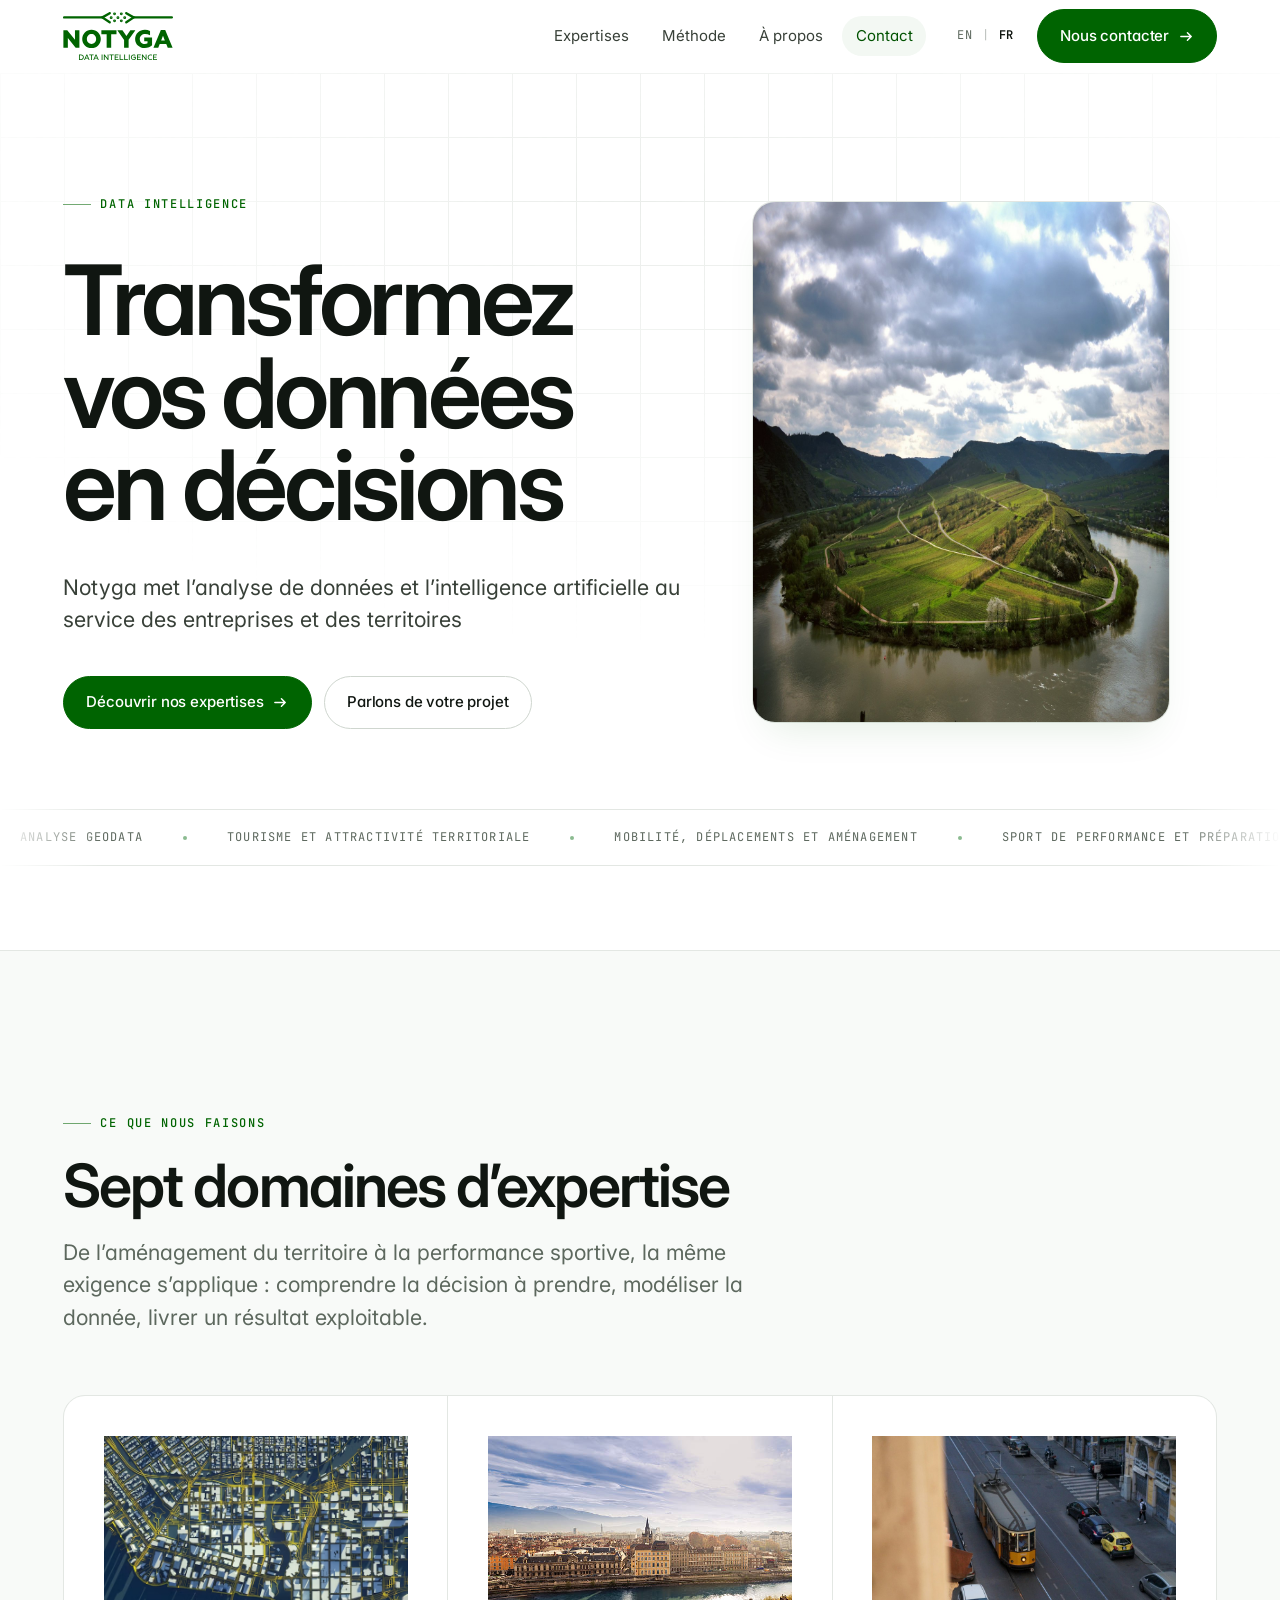
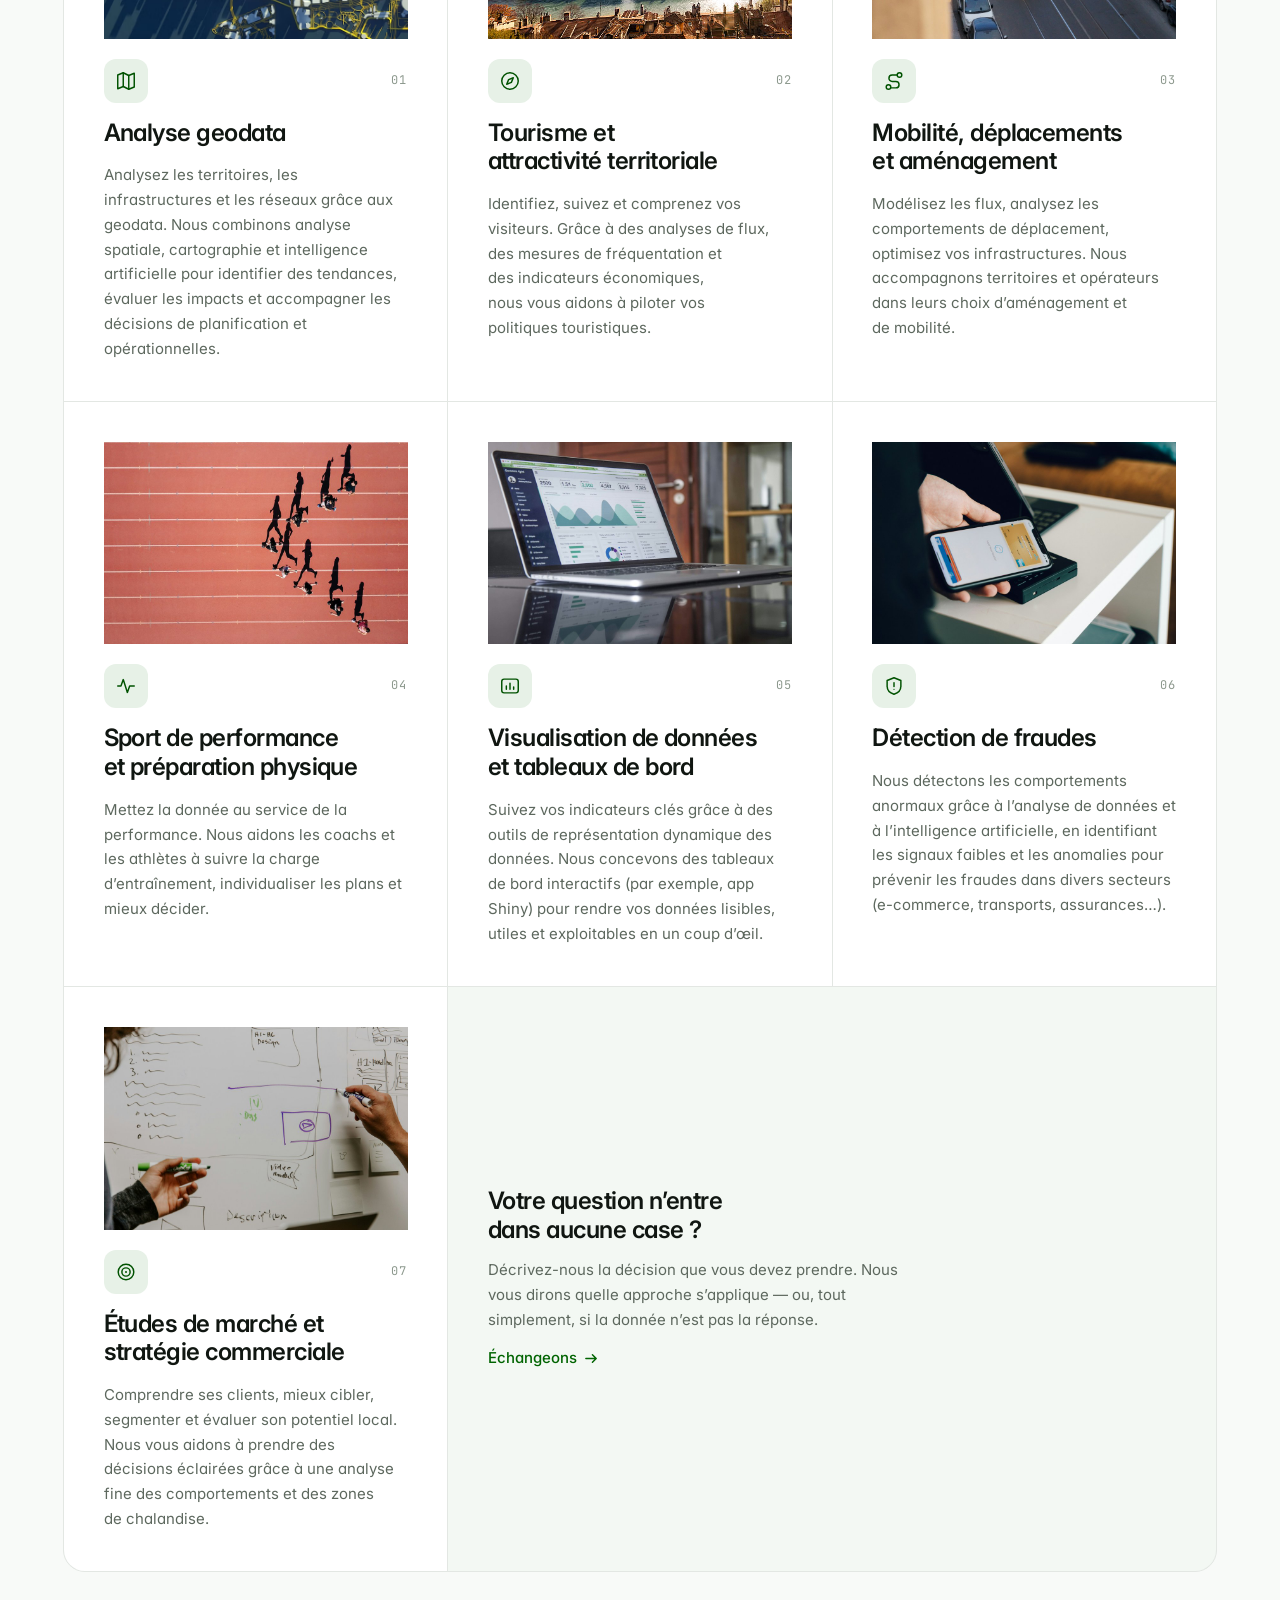
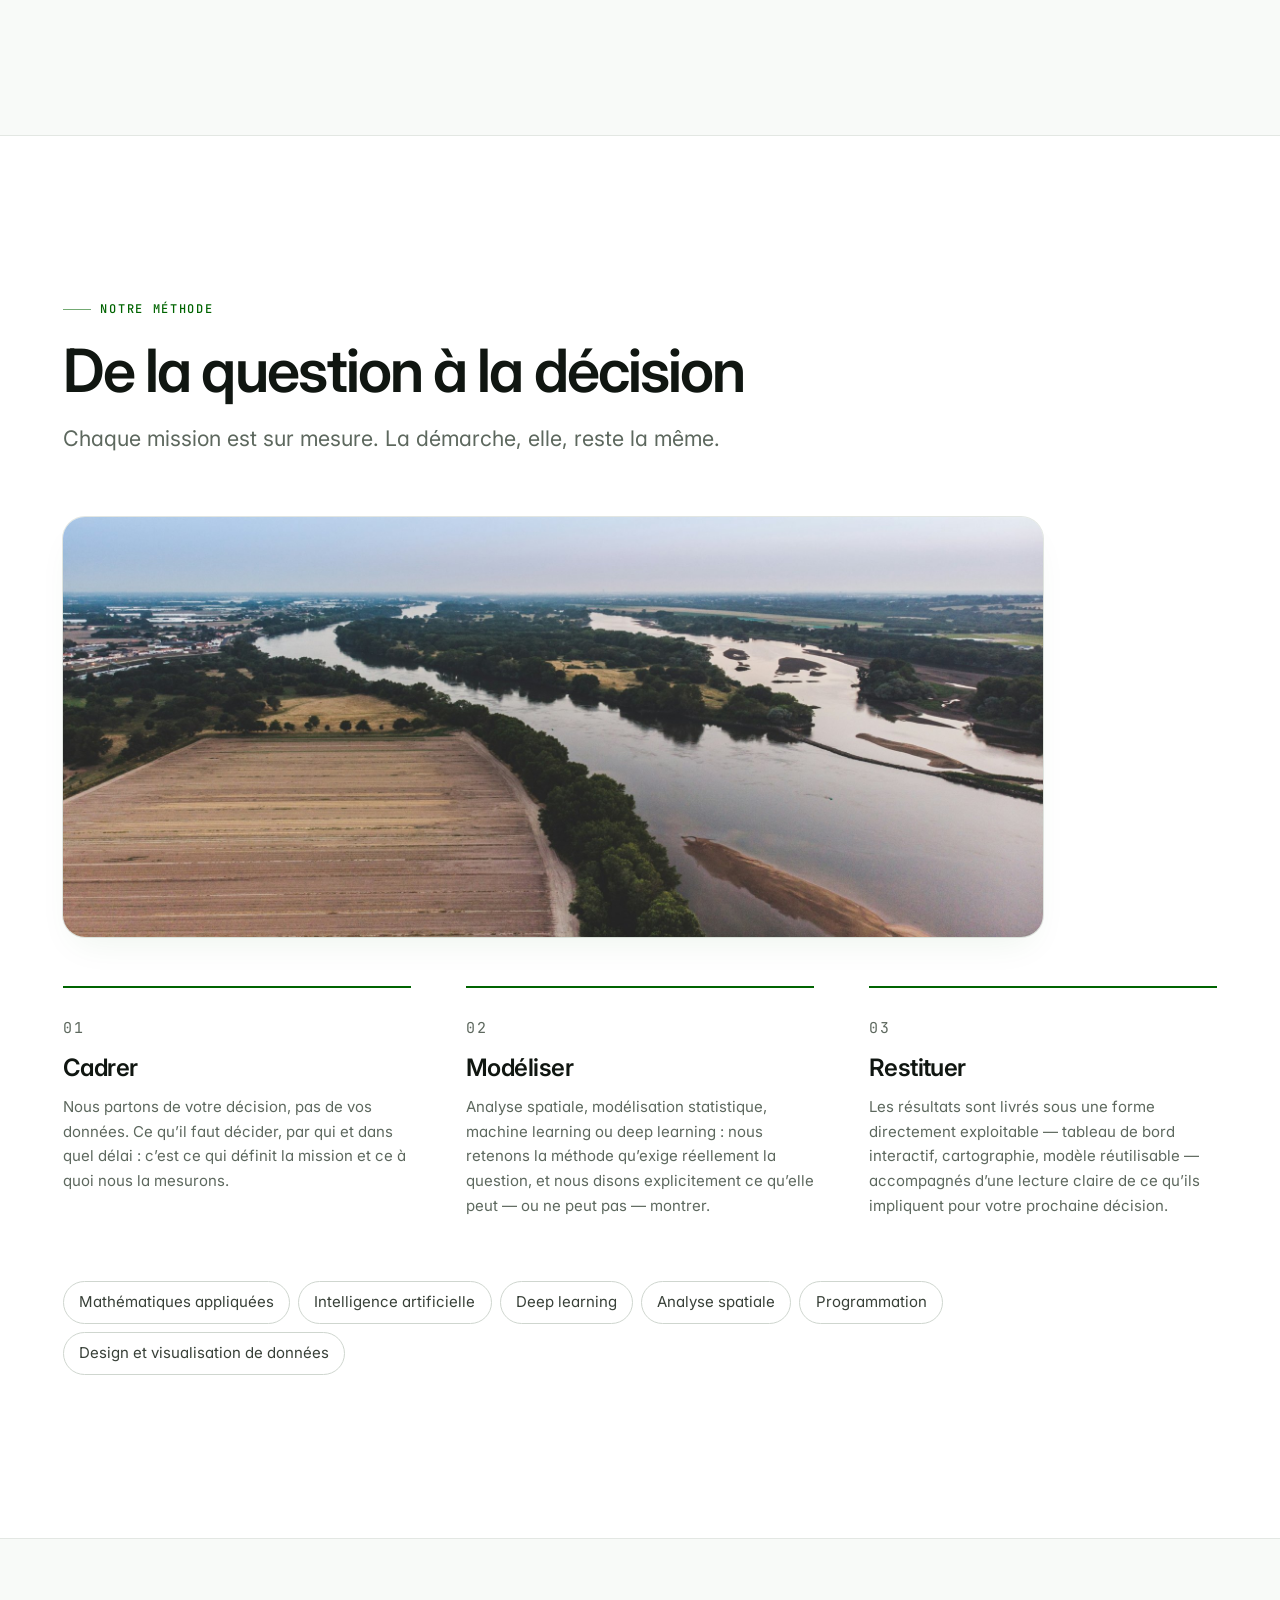
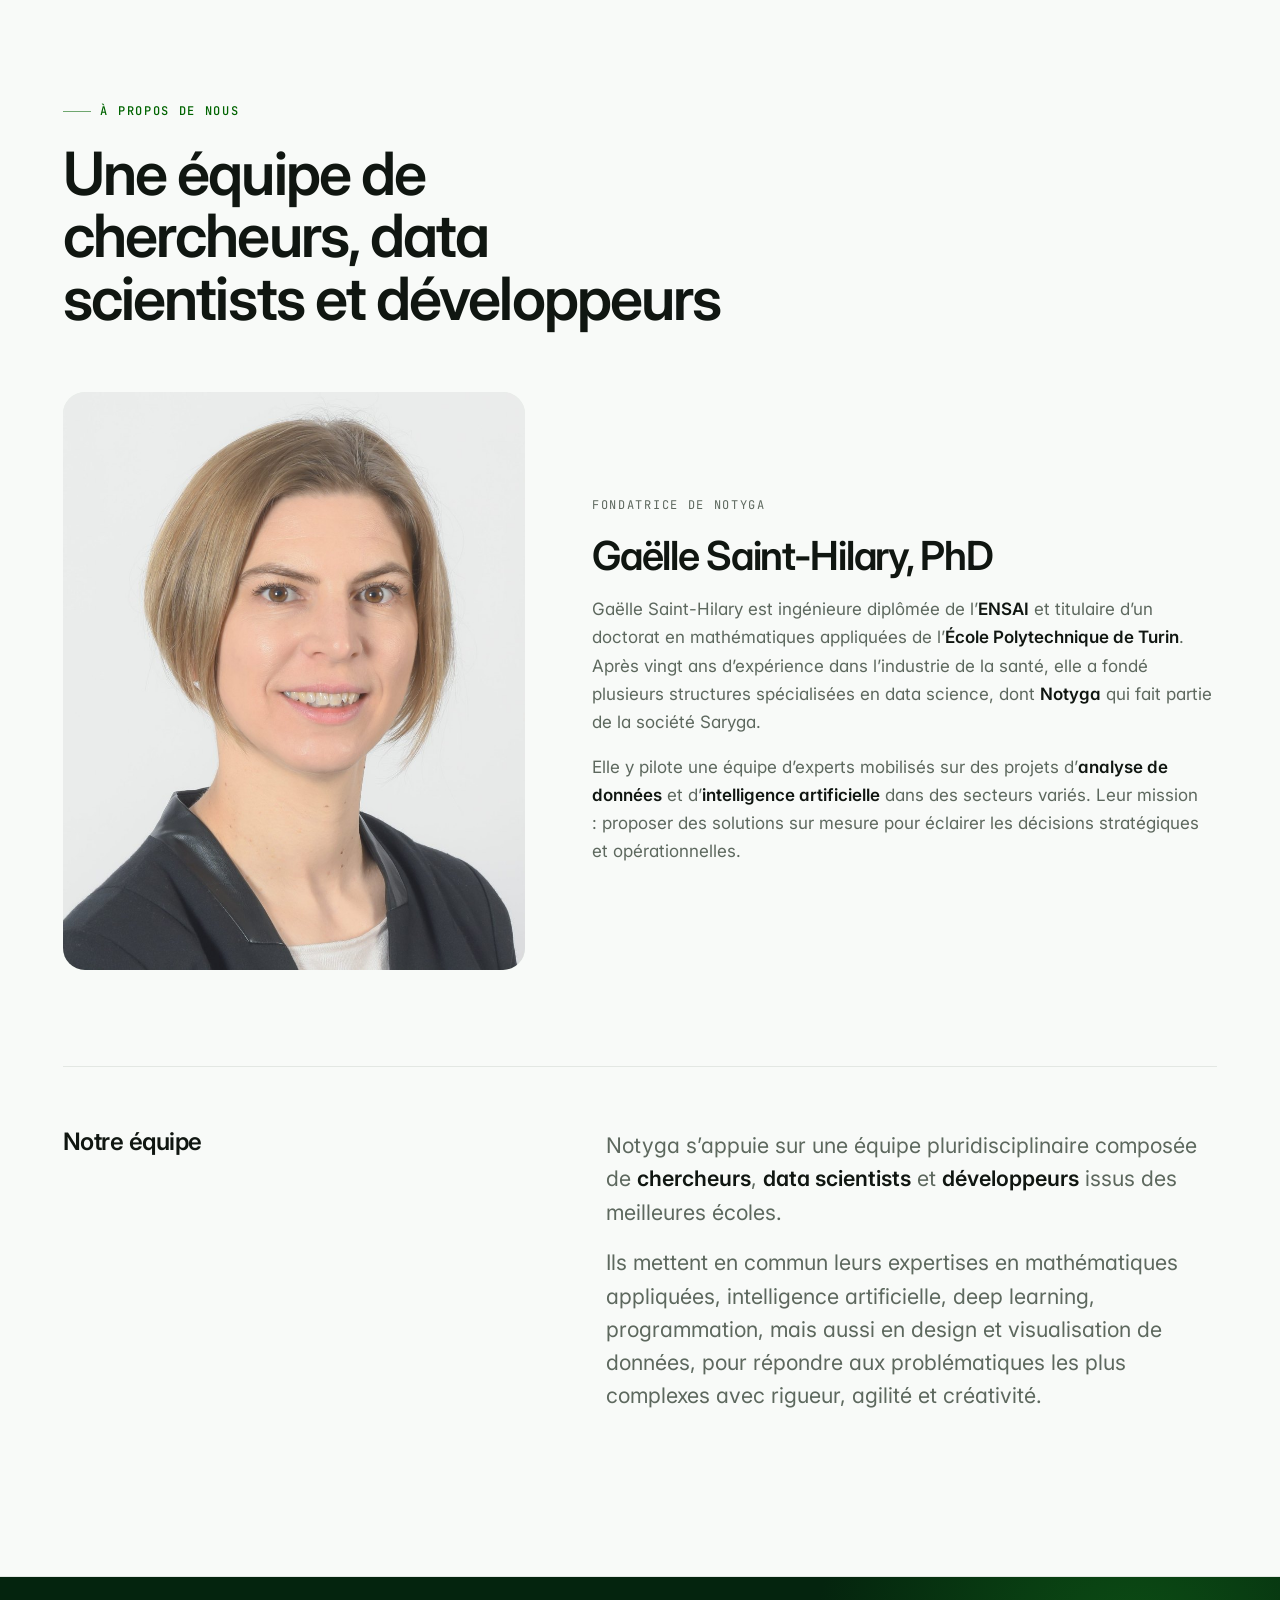
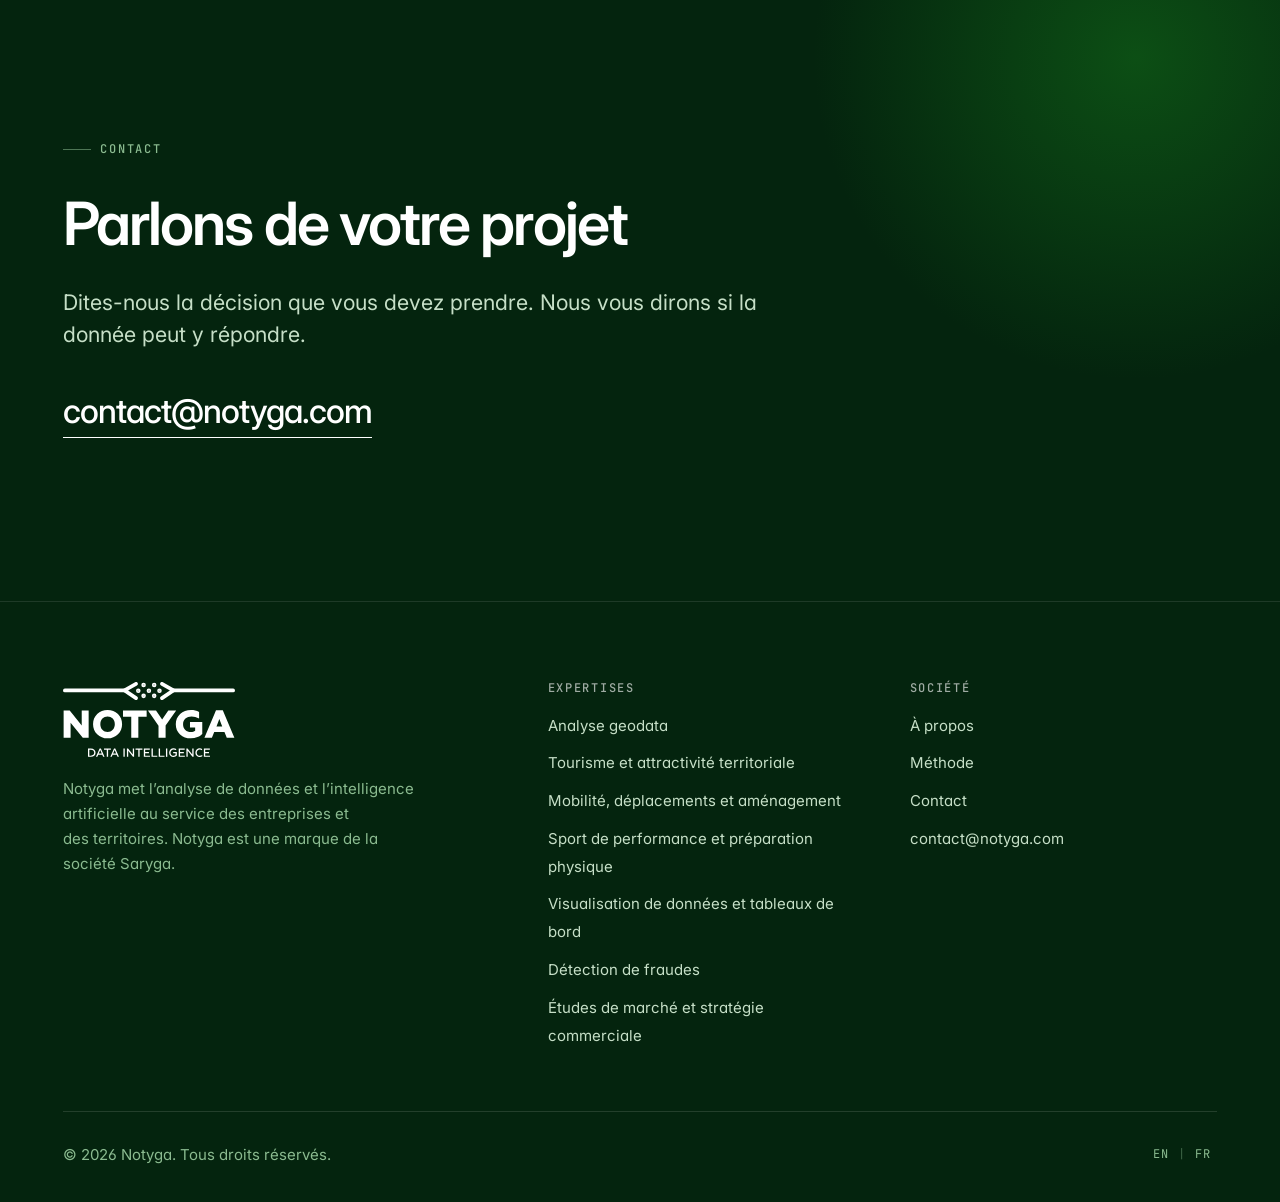
==== fr/index.html @ 0905e515 "add photos, update full logo" ====
<!DOCTYPE html>
<html lang="fr">
<head>
  <meta charset="utf-8">
  <meta name="viewport" content="width=device-width, initial-scale=1">
  <title>Notyga — La data intelligence au service de vos décisions</title>
  <meta name="description" content="Notyga met l’analyse de données et l’intelligence artificielle au service des entreprises et des territoires : geodata, mobilité, tourisme, sport, tableaux de bord, détection de fraudes et études de marché.">
  <meta name="theme-color" content="#006401">
  <link rel="alternate" hreflang="en" href="https://notyga.fr/">
  <link rel="alternate" hreflang="fr" href="https://notyga.fr/fr/">
  <link rel="alternate" hreflang="x-default" href="https://notyga.fr/">
  <link rel="canonical" href="https://notyga.fr/fr/">

  <meta property="og:type" content="website">
  <meta property="og:site_name" content="Notyga">
  <meta property="og:title" content="Notyga — La data intelligence au service de vos décisions">
  <meta property="og:description" content="Notyga met l’analyse de données et l’intelligence artificielle au service des entreprises et des territoires : geodata, mobilité, tourisme, sport, tableaux de bord, détection de fraudes et études de marché.">
  <meta property="og:locale" content="fr_FR">
  <meta property="og:url" content="https://notyga.fr/fr/">
  <meta property="og:image" content="https://notyga.fr/assets/img/logo-full.png">
  <meta name="twitter:card" content="summary_large_image">

  <link rel="icon" href="../assets/img/favicon-32.png" sizes="32x32">
  <link rel="icon" href="../assets/img/favicon-512.png" sizes="512x512">
  <link rel="apple-touch-icon" href="../assets/img/apple-touch-icon.png">

  <link rel="preconnect" href="https://fonts.googleapis.com">
  <link rel="preconnect" href="https://fonts.gstatic.com" crossorigin>
  <link rel="stylesheet" href="https://fonts.googleapis.com/css2?family=Inter:wght@400;500;600&family=JetBrains+Mono:wght@400;500&display=swap">
  <link rel="stylesheet" href="../assets/css/styles.css">
  <script src="../assets/js/main.js" defer></script>
</head>
<body>
  <a class="skip-link" href="#main">Aller au contenu</a>

  <header class="header" data-header>
    <div class="wrap header__inner">
      <a class="brand" href="/fr/" aria-label="Notyga — Data intelligence">
        <img src="../assets/img/logo.svg" alt="Notyga — Data intelligence" width="524" height="229">
      </a>

      <button class="nav-toggle" type="button" data-nav-toggle
              aria-expanded="false" aria-controls="site-nav" aria-label="Ouvrir le menu">
        <svg class="icon-open" viewBox="0 0 24 24" fill="none" aria-hidden="true">
          <path d="M3 6h18M3 12h18M3 18h18" stroke="currentColor" stroke-width="1.8" stroke-linecap="round"/>
        </svg>
        <svg class="icon-close" viewBox="0 0 24 24" fill="none" aria-hidden="true">
          <path d="M6 6l12 12M18 6L6 18" stroke="currentColor" stroke-width="1.8" stroke-linecap="round"/>
        </svg>
      </button>

      <div class="header__nav" id="site-nav" data-nav-panel>
        <nav class="nav" aria-label="Principale">
            <a class="nav__link" href="#expertise">Expertises</a>
            <a class="nav__link" href="#approach">Méthode</a>
            <a class="nav__link" href="#about">À propos</a>
            <a class="nav__link" href="#contact">Contact</a>
        </nav>
        <div class="header__actions">
          <p class="lang" role="group" aria-label="Langue">
            <a href="/" hreflang="en">EN</a>
            <span class="lang__sep" aria-hidden="true">|</span>
            <a href="/fr/" hreflang="fr" aria-current="page">FR</a>
          </p>
          <a class="btn" href="#contact">Nous contacter<svg class="arrow" width="16" height="16" viewBox="0 0 16 16" fill="none" aria-hidden="true"><path d="M2 8h11M9 4l4 4-4 4" stroke="currentColor" stroke-width="1.6" stroke-linecap="round" stroke-linejoin="round"/></svg></a>
        </div>
      </div>
    </div>
  </header>
  <main id="main">
    <section class="hero">
      <div class="hero__grid" aria-hidden="true"></div>
      <div class="wrap hero__inner">
        <div class="hero__content">
          <p class="eyebrow" data-reveal>Data intelligence</p>
          <h1 data-reveal>Transformez vos données en décisions</h1>
          <p class="lede" data-reveal>Notyga met l’analyse de données et l’intelligence artificielle au service des entreprises et des territoires</p>
          <div class="hero__actions" data-reveal>
            <a class="btn" href="#expertise">Découvrir nos expertises<svg class="arrow" width="16" height="16" viewBox="0 0 16 16" fill="none" aria-hidden="true"><path d="M2 8h11M9 4l4 4-4 4" stroke="currentColor" stroke-width="1.6" stroke-linecap="round" stroke-linejoin="round"/></svg></a>
            <a class="btn btn--ghost" href="#contact">Parlons de votre projet</a>
          </div>
        </div>
        <figure class="hero__media" data-reveal>
          <img src="../assets/img/hero.jpg" alt="Paysage territorial avec collines, routes et fleuve" width="1200" height="1500"
               fetchpriority="high" decoding="async">
        </figure>
      </div>

      <div class="marquee">
        <div class="marquee__track" data-marquee aria-hidden="true">
          <span class="marquee__item">Analyse geodata</span>
          <span class="marquee__item">Tourisme et attractivité territoriale</span>
          <span class="marquee__item">Mobilité, déplacements et aménagement</span>
          <span class="marquee__item">Sport de performance et préparation physique</span>
          <span class="marquee__item">Visualisation de données et tableaux de bord</span>
          <span class="marquee__item">Détection de fraudes</span>
          <span class="marquee__item">Études de marché et stratégie commerciale</span>
        </div>
      </div>
    </section>
    <section class="section section--tint" id="expertise">
      <div class="wrap">
        <div class="section-head">
          <p class="eyebrow" data-reveal>Ce que nous faisons</p>
          <h2 data-reveal>Sept domaines d’expertise</h2>
          <p class="lede" data-reveal>De l’aménagement du territoire à la performance sportive, la même exigence s’applique : comprendre la décision à prendre, modéliser la donnée, livrer un résultat exploitable.</p>
        </div>
        <div class="cards">
        <article class="card" data-reveal>
          <div class="card__media">
            <img src="../assets/img/expertise-geo.jpg" alt="" width="960" height="640"
                 loading="lazy" decoding="async">
          </div>
          <div class="card__top">
            <span class="card__icon" aria-hidden="true">
              <svg viewBox="0 0 24 24" fill="none" stroke="currentColor" stroke-width="1.6"
                   stroke-linecap="round" stroke-linejoin="round"><path d="M9 3 3 5.5v15L9 18l6 3 6-2.5v-15L15 6 9 3Z"/><path d="M9 3v15M15 6v15"/></svg>
            </span>
            <span class="card__num" aria-hidden="true">01</span>
          </div>
          <h3>Analyse geodata</h3>
          <p>Analysez les territoires, les infrastructures et les réseaux grâce aux geodata. Nous combinons analyse spatiale, cartographie et intelligence artificielle pour identifier des tendances, évaluer les impacts et accompagner les décisions de planification et opérationnelles.</p>
        </article>
        <article class="card" data-reveal>
          <div class="card__media">
            <img src="../assets/img/expertise-tourism.jpg" alt="" width="960" height="640"
                 loading="lazy" decoding="async">
          </div>
          <div class="card__top">
            <span class="card__icon" aria-hidden="true">
              <svg viewBox="0 0 24 24" fill="none" stroke="currentColor" stroke-width="1.6"
                   stroke-linecap="round" stroke-linejoin="round"><circle cx="12" cy="12" r="9"/><path d="m15.6 8.4-2.1 5.1-5.1 2.1 2.1-5.1 5.1-2.1Z"/></svg>
            </span>
            <span class="card__num" aria-hidden="true">02</span>
          </div>
          <h3>Tourisme et attractivité territoriale</h3>
          <p>Identifiez, suivez et comprenez vos visiteurs. Grâce à des analyses de flux, des mesures de fréquentation et des indicateurs économiques, nous vous aidons à piloter vos politiques touristiques.</p>
        </article>
        <article class="card" data-reveal>
          <div class="card__media">
            <img src="../assets/img/expertise-mobility.jpg" alt="" width="960" height="640"
                 loading="lazy" decoding="async">
          </div>
          <div class="card__top">
            <span class="card__icon" aria-hidden="true">
              <svg viewBox="0 0 24 24" fill="none" stroke="currentColor" stroke-width="1.6"
                   stroke-linecap="round" stroke-linejoin="round"><circle cx="6" cy="18.5" r="2.5"/><circle cx="18" cy="5.5" r="2.5"/><path d="M15.5 5.5H10a3.5 3.5 0 0 0 0 7h4a3.5 3.5 0 0 1 0 7H8.5"/></svg>
            </span>
            <span class="card__num" aria-hidden="true">03</span>
          </div>
          <h3>Mobilité, déplacements et aménagement</h3>
          <p>Modélisez les flux, analysez les comportements de déplacement, optimisez vos infrastructures. Nous accompagnons territoires et opérateurs dans leurs choix d’aménagement et de mobilité.</p>
        </article>
        <article class="card" data-reveal>
          <div class="card__media">
            <img src="../assets/img/expertise-sport.jpg" alt="" width="960" height="640"
                 loading="lazy" decoding="async">
          </div>
          <div class="card__top">
            <span class="card__icon" aria-hidden="true">
              <svg viewBox="0 0 24 24" fill="none" stroke="currentColor" stroke-width="1.6"
                   stroke-linecap="round" stroke-linejoin="round"><path d="M3 12h3.5l2.5-7 4.5 14 2.5-7H21"/></svg>
            </span>
            <span class="card__num" aria-hidden="true">04</span>
          </div>
          <h3>Sport de performance et préparation physique</h3>
          <p>Mettez la donnée au service de la performance. Nous aidons les coachs et les athlètes à suivre la charge d’entraînement, individualiser les plans et mieux décider.</p>
        </article>
        <article class="card" data-reveal>
          <div class="card__media">
            <img src="../assets/img/expertise-dataviz.jpg" alt="" width="960" height="640"
                 loading="lazy" decoding="async">
          </div>
          <div class="card__top">
            <span class="card__icon" aria-hidden="true">
              <svg viewBox="0 0 24 24" fill="none" stroke="currentColor" stroke-width="1.6"
                   stroke-linecap="round" stroke-linejoin="round"><rect x="3" y="4.5" width="18" height="15" rx="2.5"/><path d="M8 15.5v-3.5M12 15.5v-6.5M16 15.5v-2.5"/></svg>
            </span>
            <span class="card__num" aria-hidden="true">05</span>
          </div>
          <h3>Visualisation de données et tableaux de bord</h3>
          <p>Suivez vos indicateurs clés grâce à des outils de représentation dynamique des données. Nous concevons des tableaux de bord interactifs (par exemple, app Shiny) pour rendre vos données lisibles, utiles et exploitables en un coup d’œil.</p>
        </article>
        <article class="card" data-reveal>
          <div class="card__media">
            <img src="../assets/img/expertise-fraud.jpg" alt="" width="960" height="640"
                 loading="lazy" decoding="async">
          </div>
          <div class="card__top">
            <span class="card__icon" aria-hidden="true">
              <svg viewBox="0 0 24 24" fill="none" stroke="currentColor" stroke-width="1.6"
                   stroke-linecap="round" stroke-linejoin="round"><path d="M12 3 4.5 6v6c0 4.2 3.1 7.7 7.5 9 4.4-1.3 7.5-4.8 7.5-9V6L12 3Z"/><path d="M12 8.5v4"/><circle cx="12" cy="15.6" r=".7" fill="currentColor" stroke="none"/></svg>
            </span>
            <span class="card__num" aria-hidden="true">06</span>
          </div>
          <h3>Détection de fraudes</h3>
          <p>Nous détectons les comportements anormaux grâce à l’analyse de données et à l’intelligence artificielle, en identifiant les signaux faibles et les anomalies pour prévenir les fraudes dans divers secteurs (e-commerce, transports, assurances…).</p>
        </article>
        <article class="card" data-reveal>
          <div class="card__media">
            <img src="../assets/img/expertise-market.jpg" alt="" width="960" height="640"
                 loading="lazy" decoding="async">
          </div>
          <div class="card__top">
            <span class="card__icon" aria-hidden="true">
              <svg viewBox="0 0 24 24" fill="none" stroke="currentColor" stroke-width="1.6"
                   stroke-linecap="round" stroke-linejoin="round"><circle cx="12" cy="12" r="8.5"/><circle cx="12" cy="12" r="4.5"/><circle cx="12" cy="12" r="1.1" fill="currentColor" stroke="none"/></svg>
            </span>
            <span class="card__num" aria-hidden="true">07</span>
          </div>
          <h3>Études de marché et stratégie commerciale</h3>
          <p>Comprendre ses clients, mieux cibler, segmenter et évaluer son potentiel local. Nous vous aidons à prendre des décisions éclairées grâce à une analyse fine des comportements et des zones de chalandise.</p>
        </article>
        <article class="card card--cta" data-reveal>
          <h3>Votre question n’entre dans aucune case ?</h3>
          <p>Décrivez-nous la décision que vous devez prendre. Nous vous dirons quelle approche s’applique — ou, tout simplement, si la donnée n’est pas la réponse.</p>
          <p><a class="link" href="#contact">Échangeons<svg class="arrow" width="16" height="16" viewBox="0 0 16 16" fill="none" aria-hidden="true"><path d="M2 8h11M9 4l4 4-4 4" stroke="currentColor" stroke-width="1.6" stroke-linecap="round" stroke-linejoin="round"/></svg></a></p>
        </article>
        </div>
      </div>
    </section>
    <section class="section" id="approach">
      <div class="wrap">
        <div class="section-head">
          <p class="eyebrow" data-reveal>Notre méthode</p>
          <h2 data-reveal>De la question à la décision</h2>
          <p class="lede" data-reveal>Chaque mission est sur mesure. La démarche, elle, reste la même.</p>
        </div>
        <figure class="approach__banner" data-reveal>
          <img src="../assets/img/banner-approach.jpg" alt="Vue aérienne d'un fleuve et des territoires environnants"
               width="2000" height="860" loading="lazy" decoding="async">
        </figure>
        <div class="steps">
          <article class="step" data-reveal>
            <p class="step__num">01</p>
            <h3>Cadrer</h3>
            <p>Nous partons de votre décision, pas de vos données. Ce qu’il faut décider, par qui et dans quel délai : c’est ce qui définit la mission et ce à quoi nous la mesurons.</p>
          </article>
          <article class="step" data-reveal>
            <p class="step__num">02</p>
            <h3>Modéliser</h3>
            <p>Analyse spatiale, modélisation statistique, machine learning ou deep learning : nous retenons la méthode qu’exige réellement la question, et nous disons explicitement ce qu’elle peut — ou ne peut pas — montrer.</p>
          </article>
          <article class="step" data-reveal>
            <p class="step__num">03</p>
            <h3>Restituer</h3>
            <p>Les résultats sont livrés sous une forme directement exploitable — tableau de bord interactif, cartographie, modèle réutilisable — accompagnés d’une lecture claire de ce qu’ils impliquent pour votre prochaine décision.</p>
          </article>
        </div>
        <h3 class="visually-hidden">Les expertises que nous combinons</h3>
        <ul class="chips" data-reveal>
          <li class="chip">Mathématiques appliquées</li>
          <li class="chip">Intelligence artificielle</li>
          <li class="chip">Deep learning</li>
          <li class="chip">Analyse spatiale</li>
          <li class="chip">Programmation</li>
          <li class="chip">Design et visualisation de données</li>
        </ul>
      </div>
    </section>
    <section class="section section--tint" id="about">
      <div class="wrap">
        <div class="section-head">
          <p class="eyebrow" data-reveal>À propos de nous</p>
          <h2 data-reveal>Une équipe de chercheurs, data scientists et développeurs</h2>
        </div>

        <div class="founder">
          <figure class="founder__media" data-reveal>
            <img src="../assets/img/founder.jpg" alt="Portrait de Gaëlle Saint-Hilary, fondatrice de Notyga"
                 width="900" height="1125" loading="lazy" decoding="async">
          </figure>
          <div class="founder__body" data-reveal>
            <p class="founder__role">Fondatrice de Notyga</p>
            <h3 class="founder__name">Gaëlle Saint-Hilary, PhD</h3>
            <p>Gaëlle Saint-Hilary est ingénieure diplômée de l’<strong>ENSAI</strong> et titulaire d’un doctorat en mathématiques appliquées de l’<strong>École Polytechnique de Turin</strong>. Après vingt ans d’expérience dans l’industrie de la santé, elle a fondé plusieurs structures spécialisées en data science, dont <strong>Notyga</strong> qui fait partie de la société Saryga.</p>
            <p>Elle y pilote une équipe d’experts mobilisés sur des projets d’<strong>analyse de données</strong> et d’<strong>intelligence artificielle</strong> dans des secteurs variés. Leur mission : proposer des solutions sur mesure pour éclairer les décisions stratégiques et opérationnelles.</p>
          </div>
        </div>

        <div class="team">
          <h3 data-reveal>Notre équipe</h3>
          <div class="team__body">
            <p data-reveal>Notyga s’appuie sur une équipe pluridisciplinaire composée de <strong>chercheurs</strong>, <strong>data scientists</strong> et <strong>développeurs</strong> issus des meilleures écoles.</p>
            <p data-reveal>Ils mettent en commun leurs expertises en mathématiques appliquées, intelligence artificielle, deep learning, programmation, mais aussi en design et visualisation de données, pour répondre aux problématiques les plus complexes avec rigueur, agilité et créativité.</p>
          </div>
        </div>
      </div>
    </section>
    <section class="section section--dark contact" id="contact">
      <div class="wrap contact__inner">
        <p class="eyebrow" data-reveal>Contact</p>
        <h2 data-reveal>Parlons de votre projet</h2>
        <p class="lede" data-reveal>Dites-nous la décision que vous devez prendre. Nous vous dirons si la donnée peut y répondre.</p>
        <a class="contact__email" href="mailto:contact@notyga.com" data-reveal>contact@notyga.com</a>
      </div>
    </section>
  </main>
  <footer class="footer">
    <div class="wrap">
      <div class="footer__top">
        <div class="footer__brand">
          <img src="../assets/img/logo-white.svg" alt="Notyga — Data intelligence"
               width="524" height="229" loading="lazy">
          <p>Notyga met l’analyse de données et l’intelligence artificielle au service des entreprises et des territoires. Notyga est une marque de la société Saryga.</p>
        </div>

        <nav class="footer__col" aria-label="Expertises">
          <h3>Expertises</h3>
          <ul>
            <li><a href="#expertise">Analyse geodata</a></li>
            <li><a href="#expertise">Tourisme et attractivité territoriale</a></li>
            <li><a href="#expertise">Mobilité, déplacements et aménagement</a></li>
            <li><a href="#expertise">Sport de performance et préparation physique</a></li>
            <li><a href="#expertise">Visualisation de données et tableaux de bord</a></li>
            <li><a href="#expertise">Détection de fraudes</a></li>
            <li><a href="#expertise">Études de marché et stratégie commerciale</a></li>
          </ul>
        </nav>

        <nav class="footer__col" aria-label="Société">
          <h3>Société</h3>
          <ul>
            <li><a href="#about">À propos</a></li>
            <li><a href="#approach">Méthode</a></li>
            <li><a href="#contact">Contact</a></li>
            <li><a href="mailto:contact@notyga.com">contact@notyga.com</a></li>
          </ul>
        </nav>
      </div>

      <!-- TODO (legal): a French company site must publish "Mentions légales"
           and a privacy policy. Add the pages and link them here once the real
           company details (SIREN, registered address, hosting provider,
           publication director) are available. -->

      <div class="footer__bottom">
        <p>&copy; <span data-year>2026</span> Notyga. Tous droits réservés.</p>
        <p class="lang">
          <a href="/" hreflang="en">EN</a>
          <span class="lang__sep" aria-hidden="true">|</span>
          <a href="/fr/" hreflang="fr">FR</a>
        </p>
      </div>
    </div>
  </footer>
  <script type="application/ld+json">
  {
    "@context": "https://schema.org",
    "@type": "Organization",
    "name": "Notyga",
    "url": "https://notyga.fr/",
    "logo": "https://notyga.fr/assets/img/logo-full.png",
    "email": "contact@notyga.com",
    "description": "Data analysis and artificial intelligence for businesses and territories.",
    "parentOrganization": { "@type": "Organization", "name": "Saryga" },
    "founder": {
      "@type": "Person",
      "name": "Ga\u00eblle Saint-Hilary",
      "jobTitle": "Founder"
    }
  }
  </script>
</body>
</html>
---- assets/css/styles.css ----
/* ==========================================================================
   Notyga — Data Intelligence
   Design system and page styles.

   Palette rule: a single hue family taken from the logo ink (#006401) plus
   warm neutrals. No second brand colour is introduced anywhere.
   ========================================================================== */

/* --------------------------------------------------------------------------
   1. Tokens
   -------------------------------------------------------------------------- */

:root {
  /* Brand green, sampled from the logo file, and its tints/shades. */
  --green-900: #04240e;
  --green-800: #04380f;
  --green-700: #005200;
  --green-600: #006401; /* brand */
  --green-500: #14791b;
  --green-300: #8bbb90;
  --green-200: #c6dfc7;
  --green-100: #e7f1e7;
  --green-050: #f3f8f3;

  /* Neutrals, very slightly warmed so the green never reads cold. */
  --ink: #101611;
  --ink-soft: #384038;
  --muted: #5d685e;
  --line: #e3e7e3;
  --line-strong: #cfd6cf;
  --paper: #ffffff;
  --paper-2: #f8faf8;

  /* Type */
  --font-sans: "Inter", ui-sans-serif, system-ui, -apple-system, "Segoe UI",
    Roboto, Helvetica, Arial, sans-serif;
  --font-mono: "JetBrains Mono", ui-monospace, SFMono-Regular, "SF Mono",
    Menlo, Consolas, monospace;

  /* Fluid type scale */
  --fs-display: clamp(2.75rem, 1.35rem + 5.9vw, 7rem);
  --fs-h2: clamp(2rem, 1.25rem + 3.1vw, 3.75rem);
  --fs-h3: clamp(1.25rem, 1.1rem + 0.6vw, 1.5rem);
  --fs-lede: clamp(1.0625rem, 0.98rem + 0.45vw, 1.375rem);
  --fs-body: 1.0625rem;
  --fs-small: 0.9375rem;
  --fs-label: 0.75rem;

  /* Rhythm */
  --section-y: clamp(5rem, 3rem + 9vw, 10.5rem);
  --gutter: clamp(1.25rem, 0.6rem + 2.6vw, 3rem);
  --maxw: 1240px;
  --maxw-text: 62ch;

  --radius: 14px;
  --radius-lg: 22px;

  --ease: cubic-bezier(0.22, 0.61, 0.36, 1);
  --dur: 0.45s;
}

/* --------------------------------------------------------------------------
   2. Reset & base
   -------------------------------------------------------------------------- */

*,
*::before,
*::after {
  box-sizing: border-box;
}

html {
  -webkit-text-size-adjust: 100%;
  scroll-behavior: smooth;
  scroll-padding-top: 6rem;
}

body {
  margin: 0;
  background: var(--paper);
  color: var(--ink);
  font-family: var(--font-sans);
  font-size: var(--fs-body);
  line-height: 1.65;
  font-feature-settings: "cv11", "ss01";
  -webkit-font-smoothing: antialiased;
  -moz-osx-font-smoothing: grayscale;
  overflow-x: hidden;
}

img,
svg {
  display: block;
  max-width: 100%;
}

img {
  height: auto;
}

a {
  color: inherit;
  text-decoration: none;
}

h1,
h2,
h3,
h4,
p,
figure,
blockquote,
ul,
ol {
  margin: 0;
}

ul,
ol {
  padding: 0;
  list-style: none;
}

strong {
  font-weight: 600;
  color: var(--ink);
}

::selection {
  background: var(--green-600);
  color: #fff;
}

:focus-visible {
  outline: 2px solid var(--green-600);
  outline-offset: 3px;
  border-radius: 4px;
}

.skip-link {
  position: absolute;
  left: 50%;
  top: 0;
  translate: -50% -120%;
  z-index: 200;
  padding: 0.75rem 1.25rem;
  background: var(--green-600);
  color: #fff;
  font-size: var(--fs-small);
  font-weight: 500;
  border-radius: 0 0 10px 10px;
  transition: translate 0.2s var(--ease);
}

.skip-link:focus-visible {
  translate: -50% 0;
}

.visually-hidden {
  position: absolute;
  width: 1px;
  height: 1px;
  margin: -1px;
  padding: 0;
  overflow: hidden;
  clip-path: inset(50%);
  white-space: nowrap;
}

/* --------------------------------------------------------------------------
   3. Layout primitives
   -------------------------------------------------------------------------- */

.wrap {
  width: 100%;
  max-width: var(--maxw);
  margin-inline: auto;
  padding-inline: var(--gutter);
}

.section {
  padding-block: var(--section-y);
  position: relative;
}

.section--tint {
  background: var(--paper-2);
  border-block: 1px solid var(--line);
}

.section--dark {
  background: var(--green-900);
  color: #fff;
}

/* Section header: mono eyebrow, large heading, optional lede. */
.section-head {
  display: grid;
  gap: 1.25rem;
  margin-bottom: clamp(2.5rem, 1.5rem + 3vw, 4.5rem);
}

.eyebrow {
  display: inline-flex;
  align-items: center;
  gap: 0.6rem;
  font-family: var(--font-mono);
  font-size: var(--fs-label);
  font-weight: 500;
  letter-spacing: 0.14em;
  text-transform: uppercase;
  color: var(--green-600);
}

.eyebrow::before {
  content: "";
  width: 1.75rem;
  height: 1px;
  background: currentColor;
  opacity: 0.55;
}

.section--dark .eyebrow {
  color: var(--green-300);
}

h1,
h2,
h3 {
  font-weight: 600;
  letter-spacing: -0.032em;
  line-height: 1.05;
  text-wrap: balance;
}

.section-head h2 {
  font-size: var(--fs-h2);
  max-width: 20ch;
}

.lede {
  font-size: var(--fs-lede);
  line-height: 1.5;
  color: var(--muted);
  max-width: 54ch;
  text-wrap: pretty;
}

.section--dark .lede {
  color: var(--green-200);
}

/* --------------------------------------------------------------------------
   4. Buttons
   -------------------------------------------------------------------------- */

.btn {
  --btn-bg: var(--green-600);
  --btn-fg: #fff;
  --btn-bd: var(--green-600);
  display: inline-flex;
  align-items: center;
  gap: 0.6rem;
  padding: 0.85rem 1.4rem;
  background: var(--btn-bg);
  color: var(--btn-fg);
  border: 1px solid var(--btn-bd);
  border-radius: 100px;
  font-size: var(--fs-small);
  font-weight: 500;
  letter-spacing: -0.01em;
  cursor: pointer;
  transition: background 0.2s var(--ease), color 0.2s var(--ease),
    border-color 0.2s var(--ease), transform 0.2s var(--ease);
}

.btn:hover {
  --btn-bg: var(--green-700);
  --btn-bd: var(--green-700);
  transform: translateY(-1px);
}

.btn--ghost {
  --btn-bg: transparent;
  --btn-fg: var(--ink);
  --btn-bd: var(--line-strong);
}

.btn--ghost:hover {
  --btn-bg: var(--green-050);
  --btn-fg: var(--green-700);
  --btn-bd: var(--green-300);
}

.btn--light {
  --btn-bg: #fff;
  --btn-fg: var(--green-900);
  --btn-bd: #fff;
}

.btn--light:hover {
  --btn-bg: var(--green-100);
  --btn-bd: var(--green-100);
}

/* Sized on .arrow itself, not scoped to .btn: an inline SVG with no width or
   height attribute otherwise falls back to the 300x150 default and blows out
   whatever flex row it sits in. */
.arrow {
  width: 1em;
  height: 1em;
  flex: none;
  transition: transform 0.25s var(--ease);
}

.btn:hover .arrow,
.link:hover .arrow {
  transform: translateX(3px);
}

/* Quiet text link with an animated underline. */
.link {
  display: inline-flex;
  align-items: center;
  gap: 0.45rem;
  color: var(--green-600);
  font-weight: 500;
  background-image: linear-gradient(currentColor, currentColor);
  background-size: 0% 1px;
  background-repeat: no-repeat;
  background-position: 0 100%;
  transition: background-size 0.3s var(--ease);
}

.link:hover {
  background-size: 100% 1px;
}

/* --------------------------------------------------------------------------
   5. Header
   -------------------------------------------------------------------------- */

.header {
  position: sticky;
  top: 0;
  z-index: 100;
  background: rgba(255, 255, 255, 0.82);
  backdrop-filter: saturate(180%) blur(14px);
  -webkit-backdrop-filter: saturate(180%) blur(14px);
  border-bottom: 1px solid transparent;
  transition: border-color 0.3s var(--ease), background 0.3s var(--ease);
}

.header.is-stuck {
  border-bottom-color: var(--line);
}

.header__inner {
  display: flex;
  align-items: center;
  gap: 1.5rem;
  min-height: 4.5rem;
}

.brand {
  flex: none;
  display: block;
  padding-block: 0.35rem;
}

/* Full logo (motif + wordmark + tagline), kept whole as supplied. */
.brand img {
  height: 3rem;
  width: auto;
}

/* Desktop: nav row and actions sit on one line, pushed to the right. */
.header__nav {
  display: flex;
  align-items: center;
  gap: clamp(1rem, 0.4rem + 1.4vw, 2rem);
  flex: 1;
  min-width: 0;
}

.nav {
  display: flex;
  align-items: center;
  gap: 0.35rem;
  margin-left: auto;
}

.nav__link {
  padding: 0.5rem 0.85rem;
  border-radius: 100px;
  font-size: var(--fs-small);
  color: var(--ink-soft);
  transition: color 0.2s var(--ease), background 0.2s var(--ease);
}

.nav__link:hover,
.nav__link[aria-current="true"] {
  color: var(--green-700);
  background: var(--green-050);
}

.header__actions {
  display: flex;
  align-items: center;
  gap: 1rem;
}

/* EN | FR switcher */
.lang {
  display: flex;
  align-items: center;
  gap: 0.15rem;
  font-family: var(--font-mono);
  font-size: var(--fs-label);
  letter-spacing: 0.08em;
  text-transform: uppercase;
  color: var(--muted);
}

.lang a {
  padding: 0.3rem 0.4rem;
  border-radius: 6px;
  transition: color 0.2s var(--ease), background 0.2s var(--ease);
}

.lang a:hover {
  color: var(--green-700);
  background: var(--green-050);
}

.lang [aria-current="page"] {
  color: var(--ink);
  font-weight: 600;
}

.lang__sep {
  opacity: 0.4;
}

.nav-toggle {
  display: none;
  width: 2.75rem;
  height: 2.75rem;
  padding: 0;
  align-items: center;
  justify-content: center;
  background: none;
  border: 1px solid var(--line);
  border-radius: 10px;
  color: var(--ink);
  cursor: pointer;
}

.nav-toggle svg {
  width: 1.25rem;
  height: 1.25rem;
}

.nav-toggle .icon-close,
.nav-toggle[aria-expanded="true"] .icon-open {
  display: none;
}

.nav-toggle[aria-expanded="true"] .icon-close {
  display: block;
}

@media (max-width: 900px) {
  .nav-toggle {
    display: inline-flex;
    margin-left: auto;
  }

  .header__nav {
    position: fixed;
    inset: 4.5rem 0 auto;
    display: grid;
    gap: 0.25rem;
    padding: 1rem var(--gutter) 1.75rem;
    background: var(--paper);
    border-bottom: 1px solid var(--line);
    box-shadow: 0 24px 40px -28px rgba(16, 22, 17, 0.4);
    visibility: hidden;
    opacity: 0;
    translate: 0 -0.5rem;
    transition: opacity 0.25s var(--ease), translate 0.25s var(--ease),
      visibility 0.25s;
  }

  .header__nav.is-open {
    visibility: visible;
    opacity: 1;
    translate: 0 0;
  }

  .nav {
    flex-direction: column;
    align-items: stretch;
    gap: 0;
    margin-left: 0;
  }

  .nav__link {
    padding: 0.8rem 0.75rem;
    font-size: 1.0625rem;
    border-radius: 10px;
  }

  .header__actions {
    margin-top: 0.75rem;
    padding-top: 1rem;
    border-top: 1px solid var(--line);
    justify-content: space-between;
  }
}

/* --------------------------------------------------------------------------
   6. Hero
   -------------------------------------------------------------------------- */

.hero {
  position: relative;
  padding-block: clamp(3.5rem, 2rem + 7vw, 8rem) clamp(3rem, 2rem + 4vw, 5.5rem);
  overflow: hidden;
}

/* Faint blueprint grid; fades out before it reaches the copy. */
.hero__grid {
  position: absolute;
  inset: 0;
  background-image: linear-gradient(var(--line) 1px, transparent 1px),
    linear-gradient(90deg, var(--line) 1px, transparent 1px);
  background-size: 64px 64px;
  -webkit-mask-image: radial-gradient(
    ellipse 80% 65% at 50% 15%,
    #000 0%,
    transparent 78%
  );
  mask-image: radial-gradient(
    ellipse 80% 65% at 50% 15%,
    #000 0%,
    transparent 78%
  );
  opacity: 0.75;
  pointer-events: none;
}

.hero__inner {
  position: relative;
  display: grid;
  grid-template-columns: 1fr;
  gap: clamp(2.5rem, 1.5rem + 3vw, 4.5rem);
  align-items: center;
}

@media (min-width: 960px) {
  .hero__inner {
    grid-template-columns: minmax(0, 1.15fr) minmax(0, 0.85fr);
  }
}

.hero__content {
  display: grid;
  gap: clamp(1.5rem, 1rem + 2vw, 2.5rem);
  justify-items: start;
}

.hero h1 {
  font-size: var(--fs-display);
  letter-spacing: -0.045em;
  line-height: 0.95;
  max-width: 15ch;
}

.hero .lede {
  font-size: var(--fs-lede);
  color: var(--ink-soft);
  max-width: 48ch;
}

.hero__actions {
  display: flex;
  flex-wrap: wrap;
  gap: 0.75rem;
}

.hero__media {
  position: relative;
  border-radius: var(--radius-lg);
  overflow: hidden;
  box-shadow: 0 20px 40px -15px rgba(0, 100, 1, 0.12), 0 0 0 1px var(--line);
  aspect-ratio: 16 / 10;
  background: var(--green-050);
}

@media (min-width: 960px) {
  .hero__media {
    aspect-ratio: 4 / 5;
    max-height: 520px;
  }
}

.hero__media img {
  width: 100%;
  height: 100%;
  object-fit: cover;
  object-position: center;
  transition: transform 0.6s var(--ease);
}

.hero__media:hover img {
  transform: scale(1.03);
}

/* Scrolling strip of the seven domains. */
.marquee {
  margin-top: clamp(3rem, 2rem + 4vw, 5rem);
  border-block: 1px solid var(--line);
  padding-block: 1.1rem;
  overflow: hidden;
  -webkit-mask-image: linear-gradient(
    90deg,
    transparent,
    #000 8%,
    #000 92%,
    transparent
  );
  mask-image: linear-gradient(90deg, transparent, #000 8%, #000 92%, transparent);
}

.marquee__track {
  display: flex;
  width: max-content;
  gap: 0;
  animation: marquee 46s linear infinite;
}

.marquee:hover .marquee__track {
  animation-play-state: paused;
}

.marquee__item {
  display: inline-flex;
  align-items: center;
  gap: 2.5rem;
  padding-inline: 1.25rem;
  font-family: var(--font-mono);
  font-size: var(--fs-label);
  letter-spacing: 0.1em;
  text-transform: uppercase;
  color: var(--muted);
  white-space: nowrap;
}

.marquee__item::after {
  content: "";
  width: 4px;
  height: 4px;
  border-radius: 50%;
  background: var(--green-300);
}

@keyframes marquee {
  to {
    transform: translateX(-50%);
  }
}

/* --------------------------------------------------------------------------
   7. Expertise grid
   -------------------------------------------------------------------------- */

/* Explicit column counts rather than auto-fit: there are seven cards plus a
   closing prompt, and the counts below make every row come out full at each
   breakpoint instead of leaving bare cells in the 1px grid background. */
.cards {
  display: grid;
  grid-template-columns: 1fr;
  gap: 1px;
  background: var(--line);
  border: 1px solid var(--line);
  border-radius: var(--radius-lg);
  overflow: hidden;
}

@media (min-width: 700px) {
  .cards {
    grid-template-columns: repeat(2, minmax(0, 1fr));
  }
}

@media (min-width: 1080px) {
  .cards {
    grid-template-columns: repeat(3, minmax(0, 1fr));
  }

  /* 7 cards + a prompt spanning 2 = three complete rows. */
  .card--cta {
    grid-column: span 2;
  }
}

.card {
  display: grid;
  gap: 1rem;
  align-content: start;
  padding: clamp(1.75rem, 1.2rem + 1.6vw, 2.5rem);
  background: var(--paper);
  transition: background 0.3s var(--ease);
}

.card:hover {
  background: var(--green-050);
}

.card__media {
  position: relative;
  border-radius: var(--radius-md);
  overflow: hidden;
  aspect-ratio: 3 / 2;
  background: var(--green-050);
  margin-bottom: 0.25rem;
}

.card__media img {
  width: 100%;
  height: 100%;
  object-fit: cover;
  transition: transform 0.4s var(--ease);
}

.card:hover .card__media img {
  transform: scale(1.05);
}

.card__top {
  display: flex;
  align-items: center;
  justify-content: space-between;
  gap: 1rem;
}

.card__icon {
  display: grid;
  place-items: center;
  width: 2.75rem;
  height: 2.75rem;
  border-radius: 12px;
  background: var(--green-100);
  color: var(--green-700);
  transition: background 0.3s var(--ease), color 0.3s var(--ease),
    transform 0.3s var(--ease);
}

.card:hover .card__icon {
  background: var(--green-600);
  color: #fff;
  transform: translateY(-2px);
}

.card__icon svg {
  width: 1.375rem;
  height: 1.375rem;
}

/* Decorative (aria-hidden), but --line-strong sat at 1.5:1 and read as a
   smudge rather than a number. ~3:1 keeps it quiet and still legible. */
.card__num {
  font-family: var(--font-mono);
  font-size: var(--fs-label);
  letter-spacing: 0.1em;
  color: #8d998e;
  transition: color 0.3s var(--ease);
}

.card:hover .card__num {
  color: var(--green-600);
}

.card h3 {
  font-size: var(--fs-h3);
  line-height: 1.2;
  letter-spacing: -0.022em;
}

.card p {
  color: var(--muted);
  font-size: var(--fs-small);
  line-height: 1.65;
  text-wrap: pretty;
}

/* Closing cell of the grid: an invitation rather than a service. */
.card--cta {
  align-content: center;
  gap: 0.85rem;
  background: var(--green-050);
}

.card--cta:hover {
  background: var(--green-100);
}

.card--cta h3 {
  max-width: 22ch;
}

.card--cta p {
  max-width: 46ch;
}

/* --------------------------------------------------------------------------
   8. Approach steps
   -------------------------------------------------------------------------- */

.approach__banner {
  position: relative;
  margin-block: clamp(2rem, 1.5rem + 2vw, 3.5rem);
  border-radius: var(--radius-lg);
  overflow: hidden;
  box-shadow: 0 16px 36px -12px rgba(0, 100, 1, 0.08), 0 0 0 1px var(--line);
  aspect-ratio: 21 / 9;
  max-height: 420px;
  background: var(--green-050);
}

@media (max-width: 680px) {
  .approach__banner {
    aspect-ratio: 16 / 9;
  }
}

.approach__banner img {
  width: 100%;
  height: 100%;
  object-fit: cover;
  object-position: center 42%;
  transition: transform 0.6s var(--ease);
}

.approach__banner:hover img {
  transform: scale(1.02);
}

.steps {
  display: grid;
  grid-template-columns: repeat(auto-fit, minmax(280px, 1fr));
  gap: clamp(2rem, 1rem + 3vw, 3.5rem);
  counter-reset: step;
}

.step {
  display: grid;
  gap: 0.9rem;
  align-content: start;
  padding-top: 1.75rem;
  border-top: 2px solid var(--green-600);
}

.step__num {
  font-family: var(--font-mono);
  font-size: var(--fs-label);
  letter-spacing: 0.14em;
  color: var(--green-600);
}

.step h3 {
  font-size: var(--fs-h3);
  letter-spacing: -0.022em;
}

.step p {
  color: var(--muted);
  font-size: var(--fs-small);
  line-height: 1.65;
  text-wrap: pretty;
}

/* Discipline chips */
.chips {
  display: flex;
  flex-wrap: wrap;
  gap: 0.5rem;
  margin-top: clamp(2.5rem, 1.5rem + 3vw, 4rem);
}

.chip {
  padding: 0.5rem 0.95rem;
  border: 1px solid var(--line-strong);
  border-radius: 100px;
  font-size: var(--fs-small);
  color: var(--ink-soft);
  background: var(--paper);
  transition: border-color 0.2s var(--ease), color 0.2s var(--ease);
}

.chip:hover {
  border-color: var(--green-300);
  color: var(--green-700);
}

/* --------------------------------------------------------------------------
   9. About
   -------------------------------------------------------------------------- */

.founder {
  display: grid;
  grid-template-columns: minmax(0, 0.85fr) minmax(0, 1.15fr);
  gap: clamp(2rem, 1rem + 4vw, 4.5rem);
  align-items: center;
}

@media (max-width: 860px) {
  .founder {
    grid-template-columns: 1fr;
  }
}

.founder__media {
  position: relative;
  border-radius: var(--radius-lg);
  overflow: hidden;
  background: var(--green-100);
  aspect-ratio: 4 / 5;
}

.founder__media img {
  width: 100%;
  height: 100%;
  object-fit: cover;
  object-position: center 18%;
}

.founder__body {
  display: grid;
  gap: 1.1rem;
  max-width: var(--maxw-text);
}

/* Deliberately below --fs-h2: at the larger size "Gaëlle Saint-Hilary, PhD"
   breaks across the hyphen on most desktop widths. */
.founder__name {
  font-size: clamp(1.75rem, 1.25rem + 1.6vw, 2.5rem);
  line-height: 1.1;
}

.founder__role {
  font-family: var(--font-mono);
  font-size: var(--fs-label);
  letter-spacing: 0.14em;
  text-transform: uppercase;
  color: var(--green-600);
}

.founder__body p {
  color: var(--muted);
  text-wrap: pretty;
}

.founder__body p strong {
  color: var(--ink);
  font-weight: 600;
}

/* Team block */
.team {
  display: grid;
  grid-template-columns: minmax(0, 1fr) minmax(0, 1.25fr);
  gap: clamp(1.5rem, 1rem + 3vw, 4.5rem);
  margin-top: clamp(3.5rem, 2rem + 5vw, 7rem);
  padding-top: clamp(2.5rem, 1.5rem + 3vw, 4rem);
  border-top: 1px solid var(--line);
}

@media (max-width: 860px) {
  .team {
    grid-template-columns: 1fr;
  }
}

.team > h3 {
  font-size: var(--fs-h3);
  letter-spacing: -0.022em;
  align-self: start;
}

.team__body {
  display: grid;
  gap: 1.1rem;
}

.team__body p {
  color: var(--muted);
  font-size: var(--fs-lede);
  line-height: 1.55;
  text-wrap: pretty;
}

.team__body p strong {
  color: var(--ink);
  font-weight: 600;
}

/* --------------------------------------------------------------------------
   10. Contact
   -------------------------------------------------------------------------- */

.contact {
  position: relative;
  overflow: hidden;
}

.contact__inner {
  position: relative;
  display: grid;
  gap: 2rem;
  justify-items: start;
}

.contact h2 {
  font-size: var(--fs-h2);
  max-width: 18ch;
}

.contact__email {
  font-size: clamp(1.25rem, 0.9rem + 1.5vw, 2.25rem);
  font-weight: 500;
  letter-spacing: -0.03em;
  color: #fff;
  background-image: linear-gradient(currentColor, currentColor);
  background-size: 100% 1px;
  background-repeat: no-repeat;
  background-position: 0 100%;
  transition: background-size 0.35s var(--ease), color 0.2s var(--ease);
}

.contact__email:hover {
  color: var(--green-300);
  background-size: 0% 1px;
}

/* Soft glow so the dark block is not a flat slab. */
.contact::before {
  content: "";
  position: absolute;
  width: 46rem;
  height: 46rem;
  right: -14rem;
  top: -18rem;
  border-radius: 50%;
  background: radial-gradient(
    circle,
    rgba(20, 121, 27, 0.5),
    transparent 62%
  );
  pointer-events: none;
}

/* --------------------------------------------------------------------------
   11. Footer
   -------------------------------------------------------------------------- */

.footer {
  background: var(--green-900);
  color: var(--green-200);
  padding-block: clamp(3rem, 2rem + 4vw, 5rem) 2rem;
  border-top: 1px solid rgba(255, 255, 255, 0.1);
}

.footer__top {
  display: grid;
  grid-template-columns: minmax(0, 1.4fr) repeat(auto-fit, minmax(140px, 1fr));
  gap: clamp(2rem, 1rem + 3vw, 4rem);
  padding-bottom: clamp(2.5rem, 1.5rem + 3vw, 4rem);
}

@media (max-width: 720px) {
  .footer__top {
    grid-template-columns: 1fr 1fr;
  }

  .footer__brand {
    grid-column: 1 / -1;
  }
}

.footer__brand {
  display: grid;
  gap: 1.25rem;
  align-content: start;
  max-width: 34ch;
}

.footer__brand img {
  width: 172px;
}

.footer__brand p {
  font-size: var(--fs-small);
  color: var(--green-300);
  text-wrap: pretty;
}

.footer__col h3 {
  margin-bottom: 1rem;
  font-family: var(--font-mono);
  font-size: var(--fs-label);
  font-weight: 500;
  letter-spacing: 0.14em;
  text-transform: uppercase;
  color: rgba(255, 255, 255, 0.62);
}

.footer__col li + li {
  margin-top: 0.6rem;
}

.footer__col a {
  font-size: var(--fs-small);
  color: var(--green-200);
  transition: color 0.2s var(--ease);
}

.footer__col a:hover {
  color: #fff;
}

/* The switcher is reused here on a dark ground, so re-point its colours. */
.footer .lang {
  color: var(--green-300);
}

.footer .lang a:hover {
  color: #fff;
  background: rgba(255, 255, 255, 0.1);
}

.footer__bottom {
  display: flex;
  flex-wrap: wrap;
  gap: 0.75rem 1.5rem;
  align-items: center;
  justify-content: space-between;
  padding-top: 1.75rem;
  border-top: 1px solid rgba(255, 255, 255, 0.12);
  font-size: var(--fs-small);
  color: var(--green-300);
}

/* --------------------------------------------------------------------------
   12. Scroll reveal
   -------------------------------------------------------------------------- */

/* Only applied once JS confirms IntersectionObserver support, so the page
   is never left invisible if the script fails to run. */
.js-reveal [data-reveal] {
  opacity: 0;
  translate: 0 1.25rem;
  transition: opacity 0.7s var(--ease), translate 0.7s var(--ease);
  transition-delay: var(--reveal-delay, 0ms);
}

.js-reveal [data-reveal].is-visible {
  opacity: 1;
  translate: 0 0;
}

@media (prefers-reduced-motion: reduce) {
  html {
    scroll-behavior: auto;
  }

  *,
  *::before,
  *::after {
    animation-duration: 0.01ms !important;
    animation-iteration-count: 1 !important;
    transition-duration: 0.01ms !important;
  }

  .js-reveal [data-reveal] {
    opacity: 1;
    translate: none;
  }
}

/* --------------------------------------------------------------------------
   13. Error page
   -------------------------------------------------------------------------- */

.error {
  display: grid;
  place-content: center;
  justify-items: center;
  gap: 1.5rem;
  min-height: 70vh;
  text-align: center;
}

.error h1 {
  font-size: var(--fs-h2);
}

.error p {
  color: var(--muted);
  max-width: 44ch;
}

@media print {
  .header,
  .marquee,
  .hero__grid,
  .nav-toggle {
    display: none !important;
  }

  body {
    color: #000;
  }
}
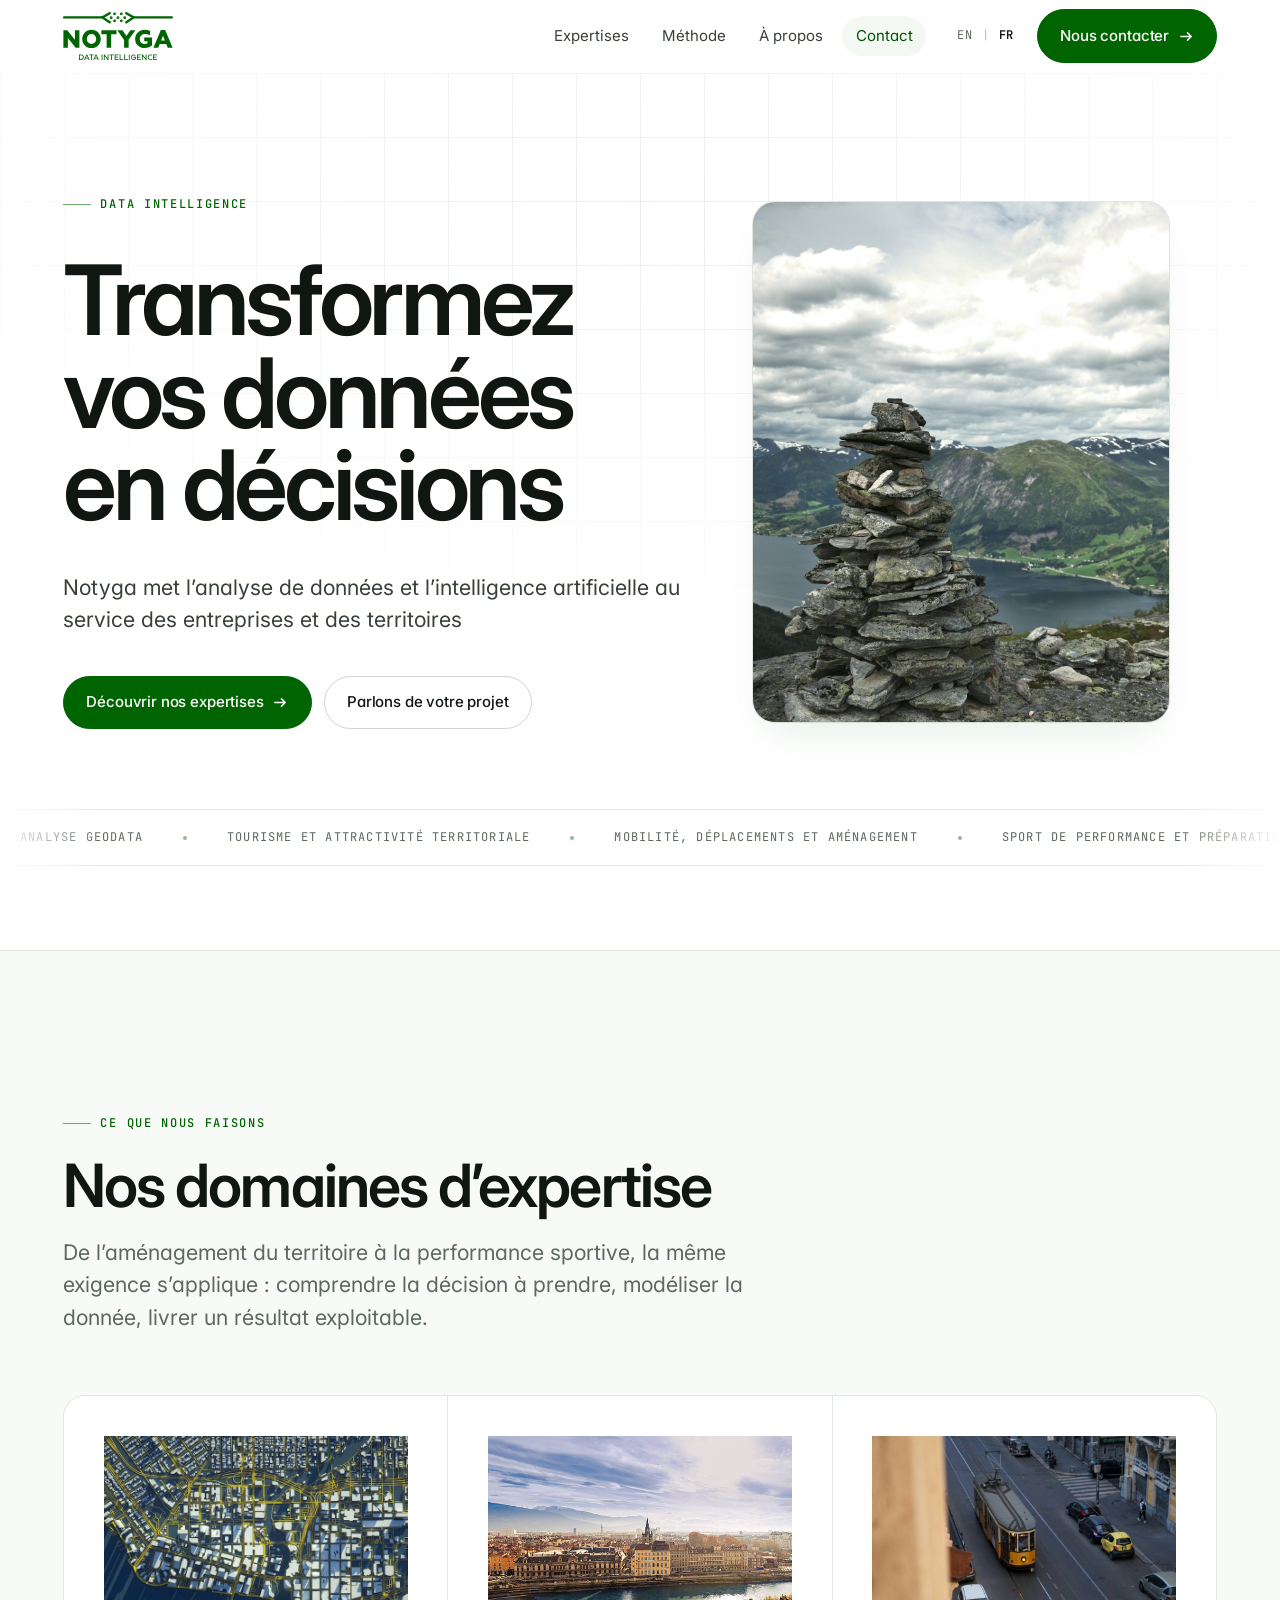
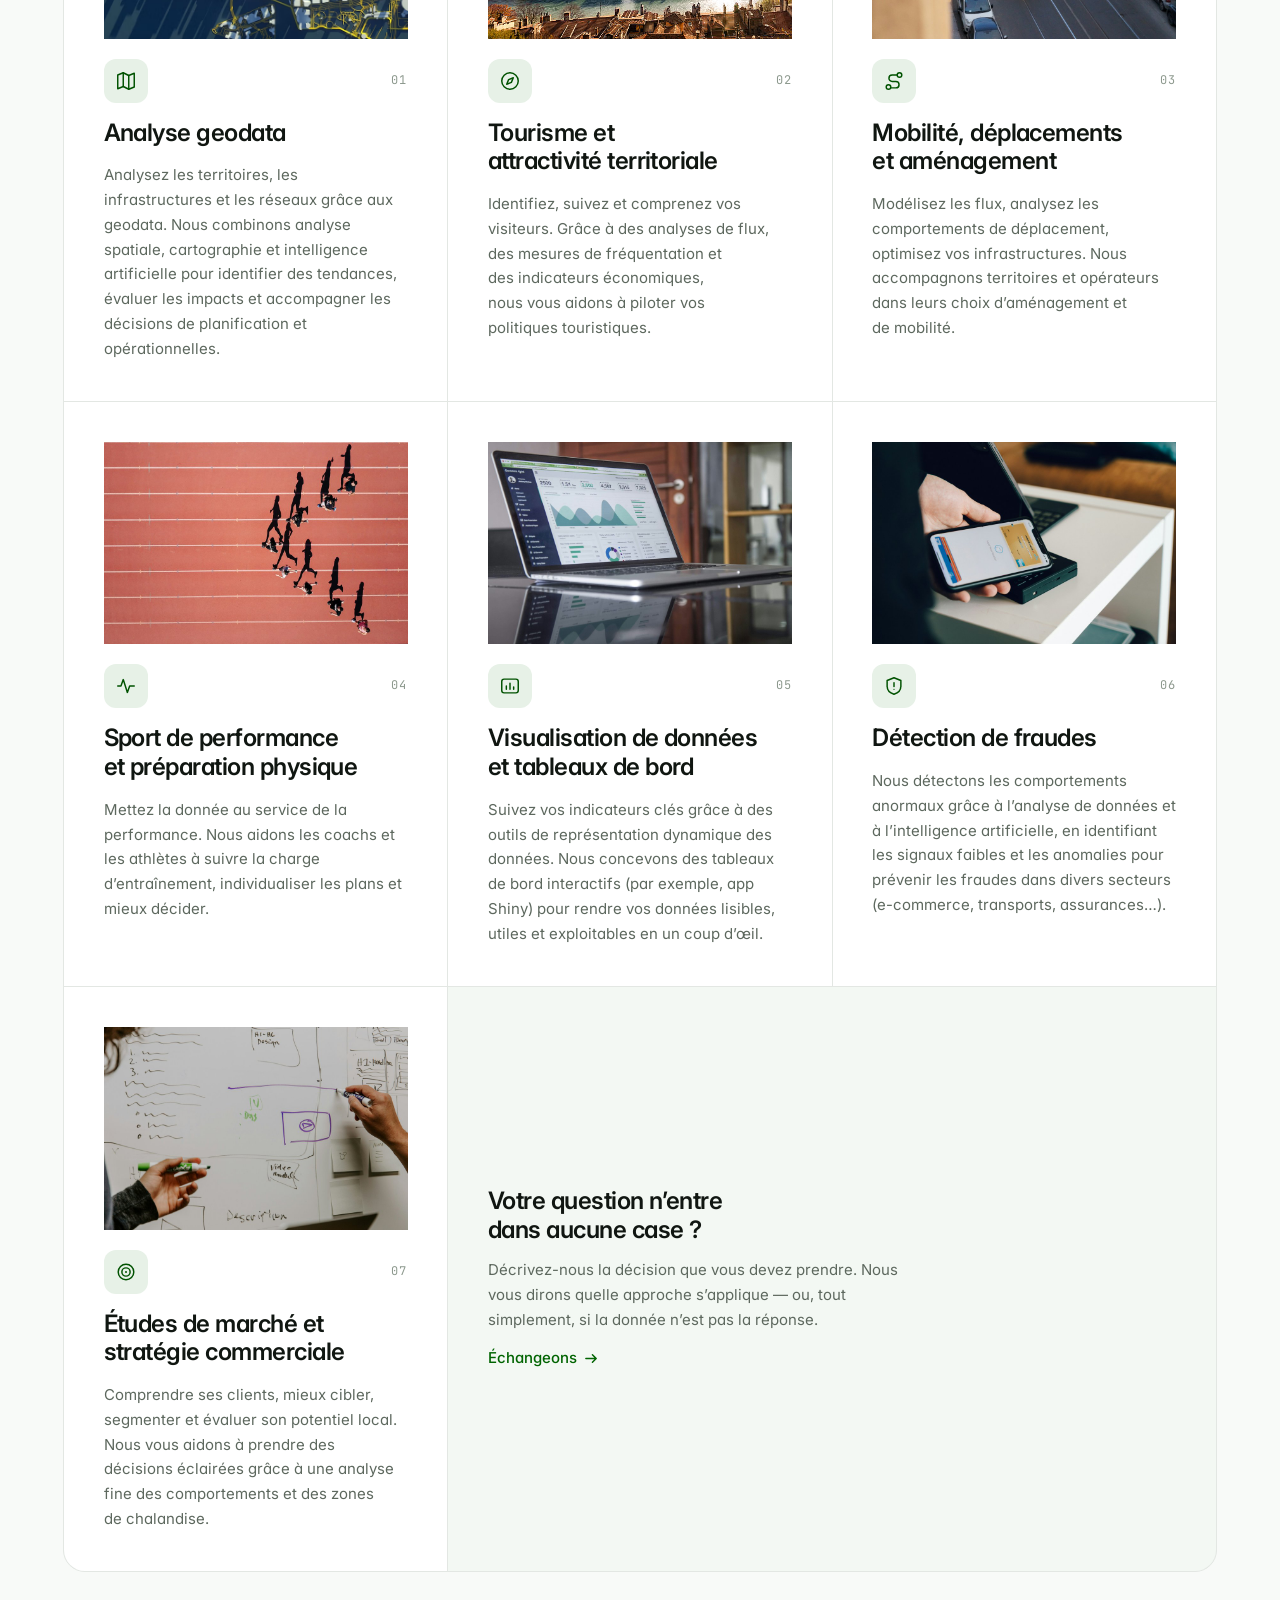
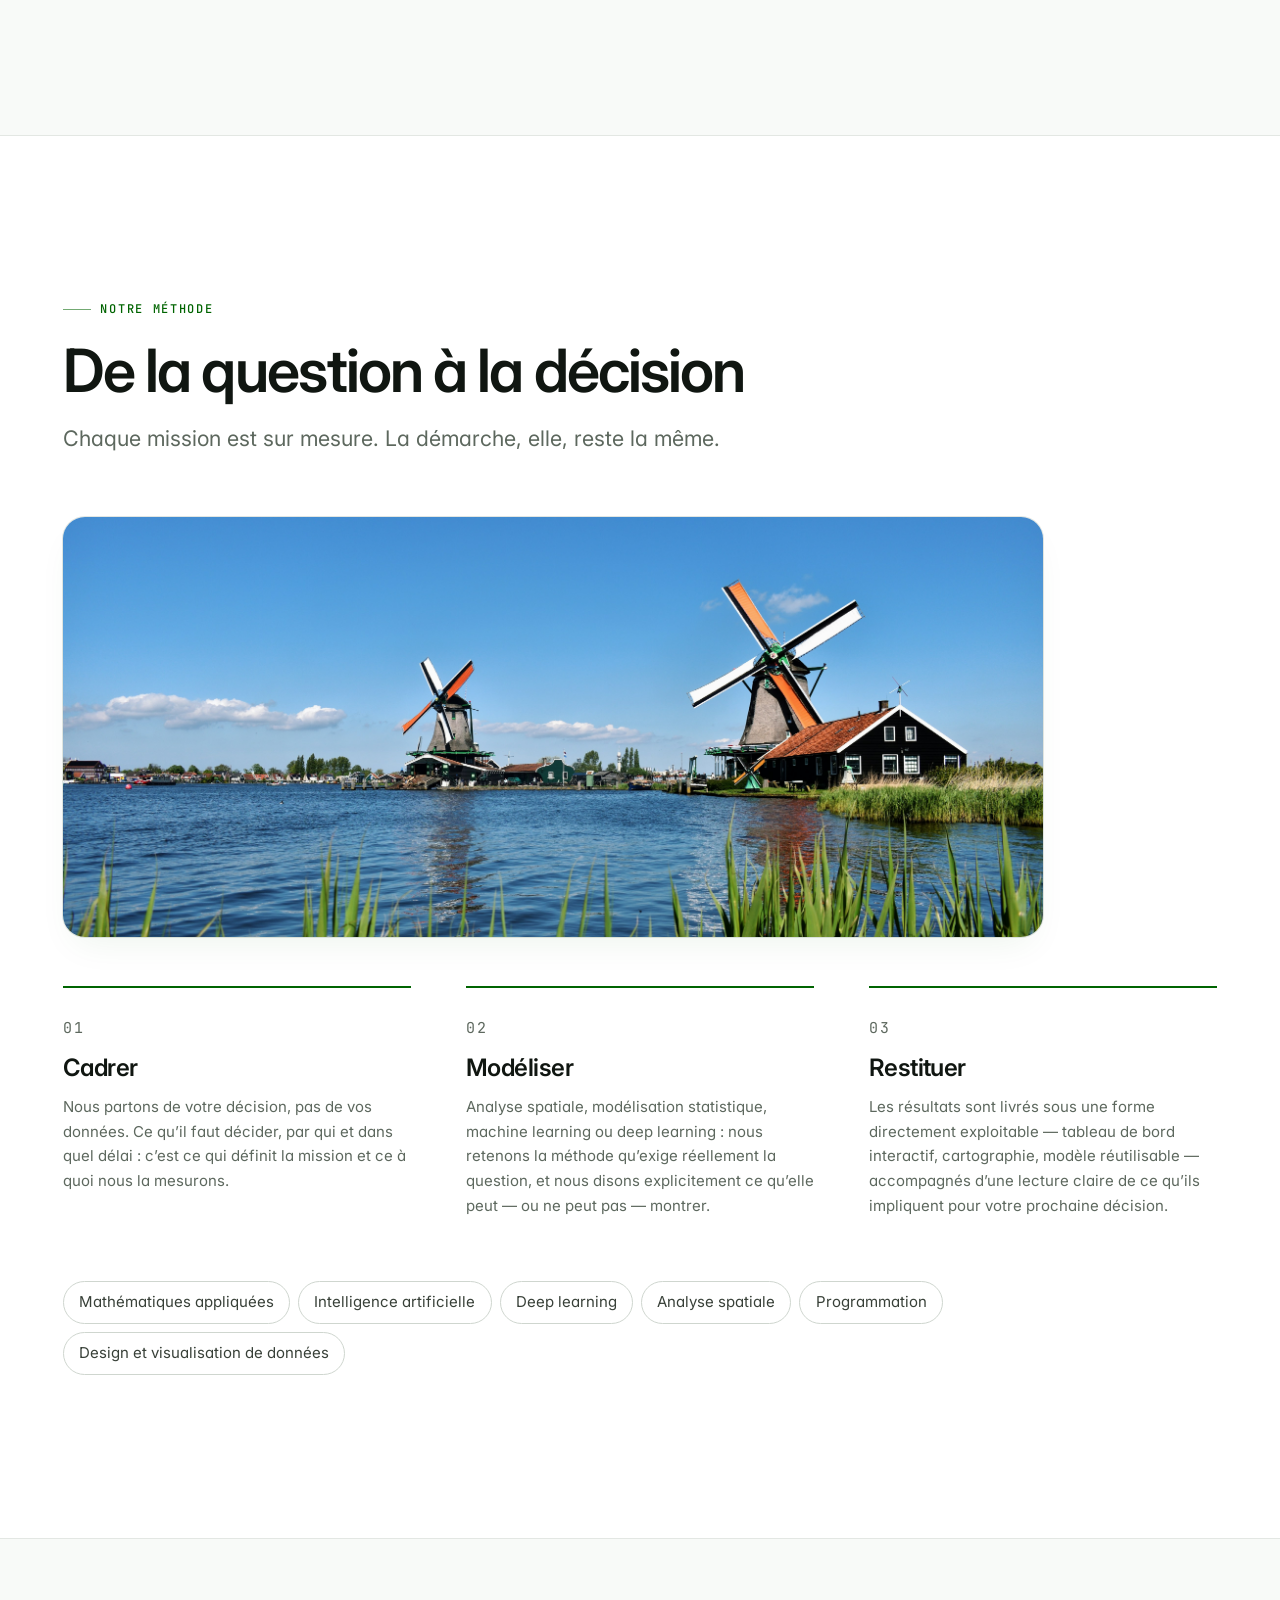
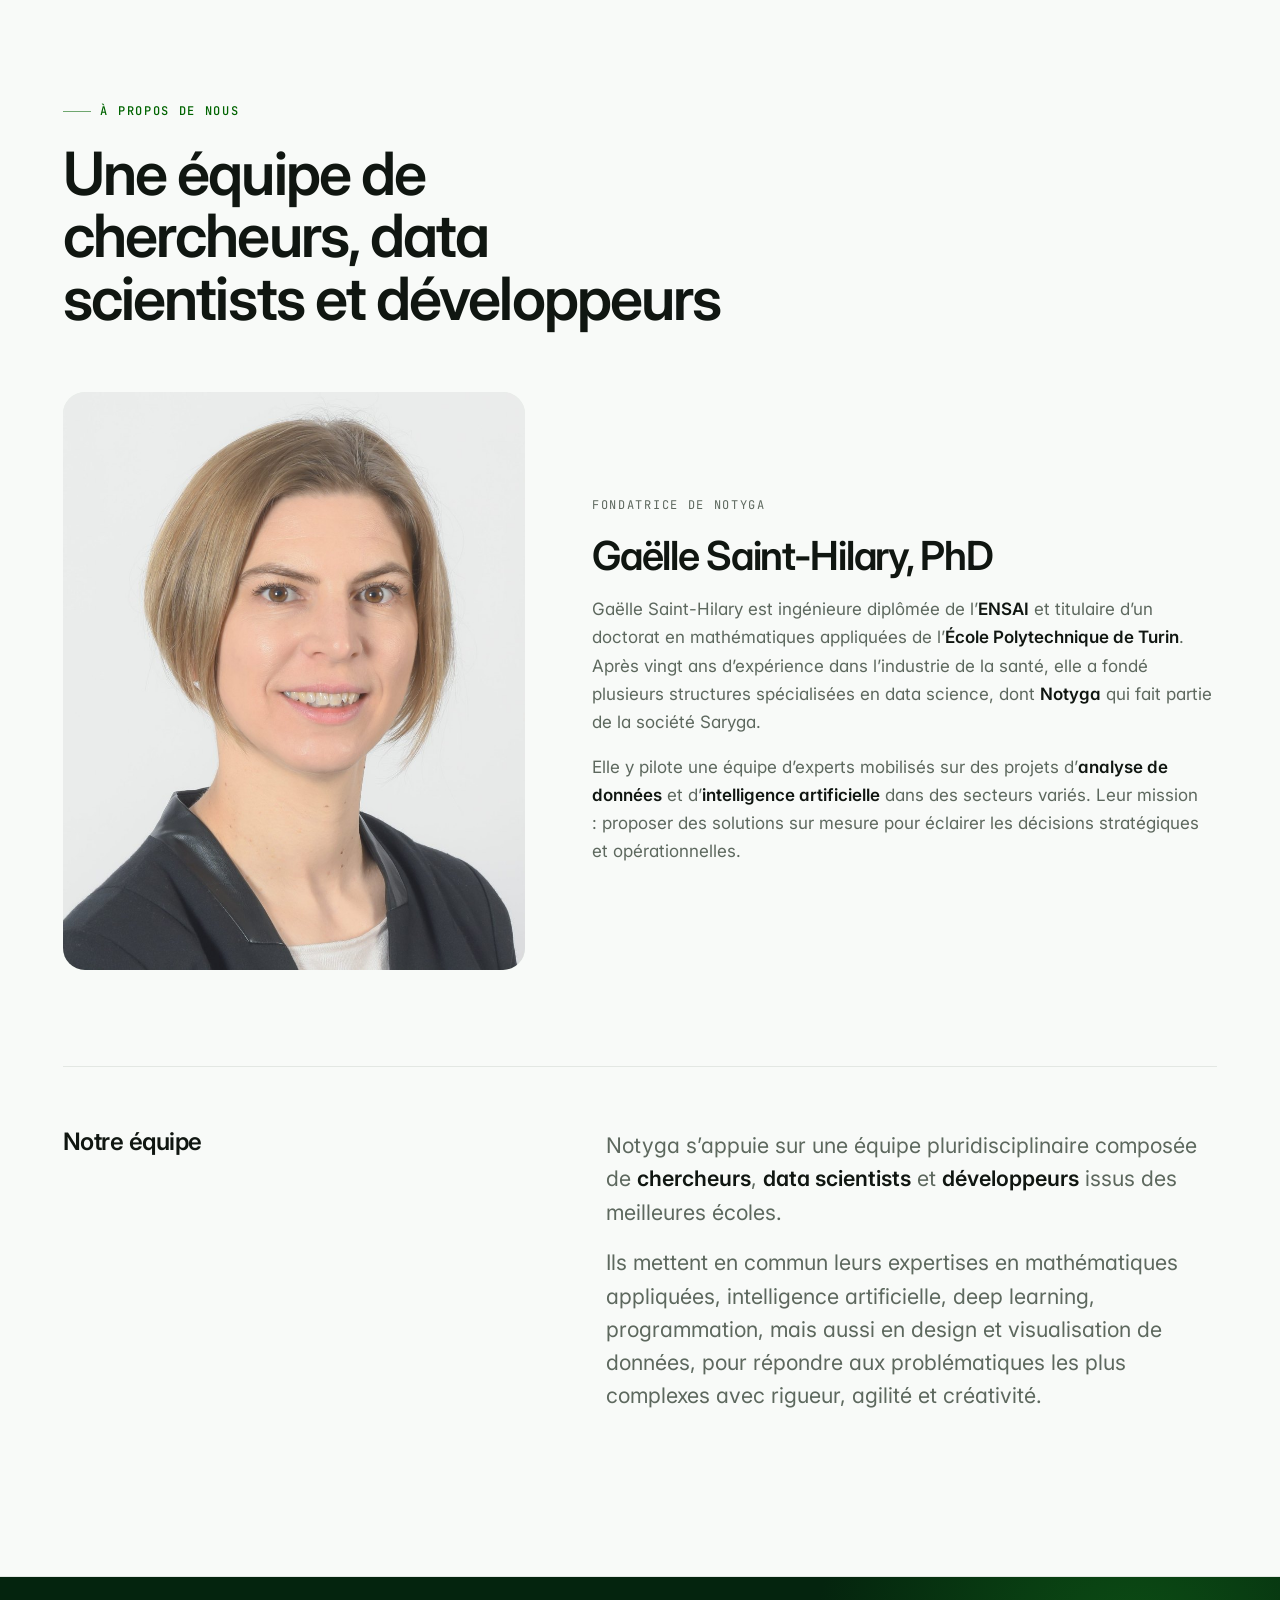
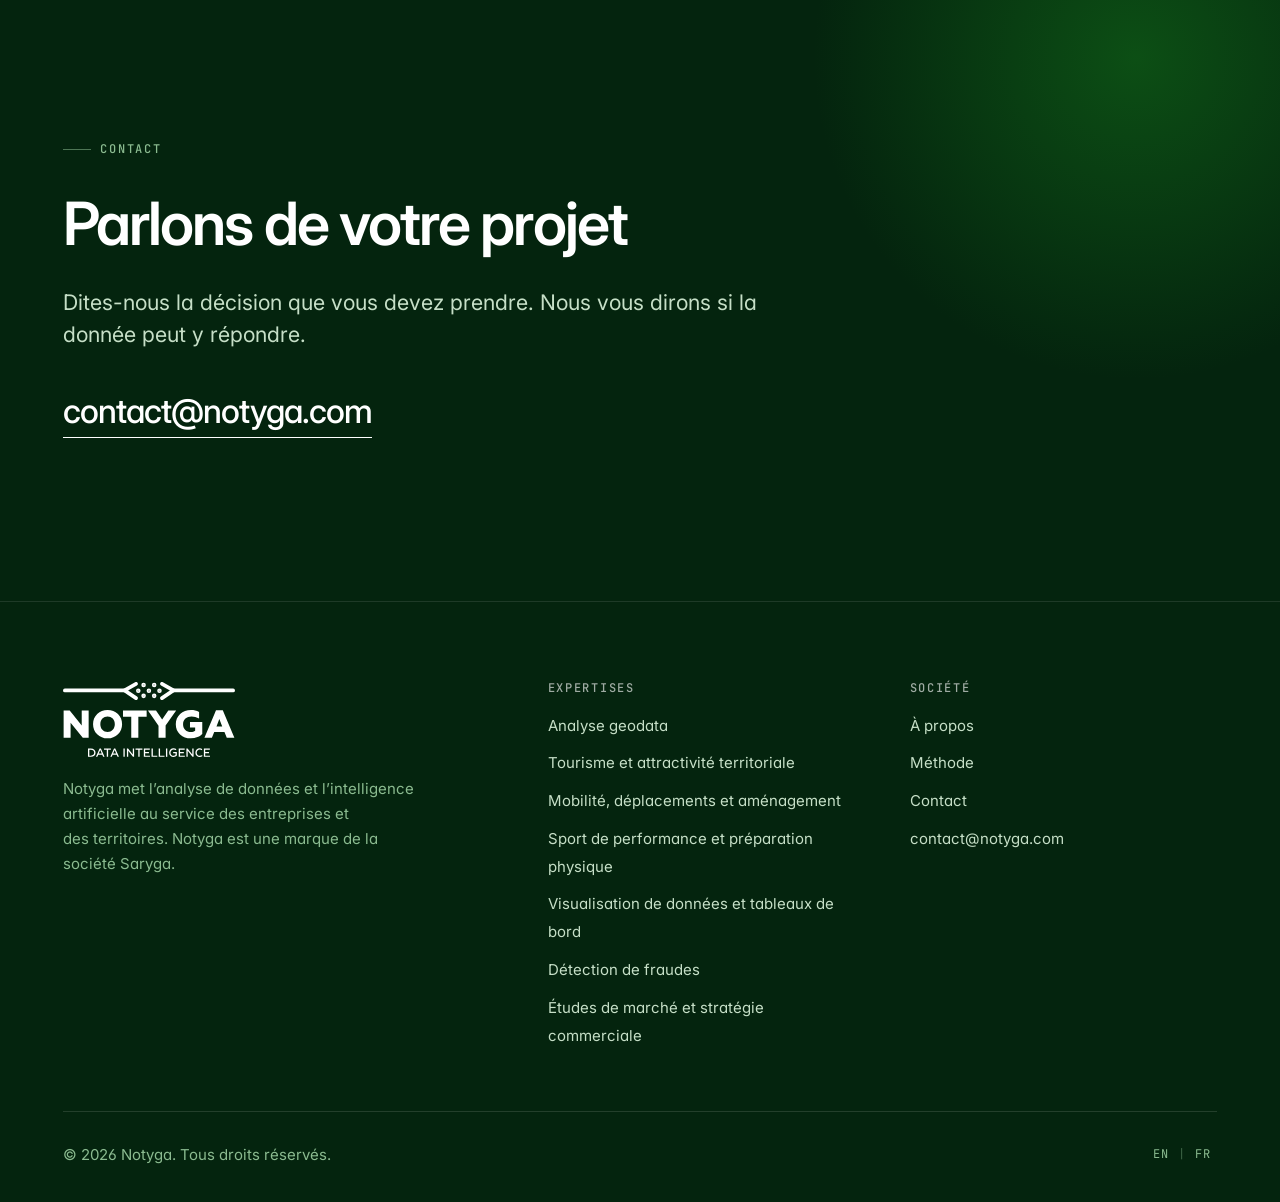
==== commit d758d703: "remove the word seven" ====
--- a/fr/index.html
+++ b/fr/index.html
@@ -102,7 +102,7 @@
       <div class="wrap">
         <div class="section-head">
           <p class="eyebrow" data-reveal>Ce que nous faisons</p>
-          <h2 data-reveal>Sept domaines d’expertise</h2>
+          <h2 data-reveal>Nos domaines d’expertise</h2>
           <p class="lede" data-reveal>De l’aménagement du territoire à la performance sportive, la même exigence s’applique : comprendre la décision à prendre, modéliser la donnée, livrer un résultat exploitable.</p>
         </div>
         <div class="cards">
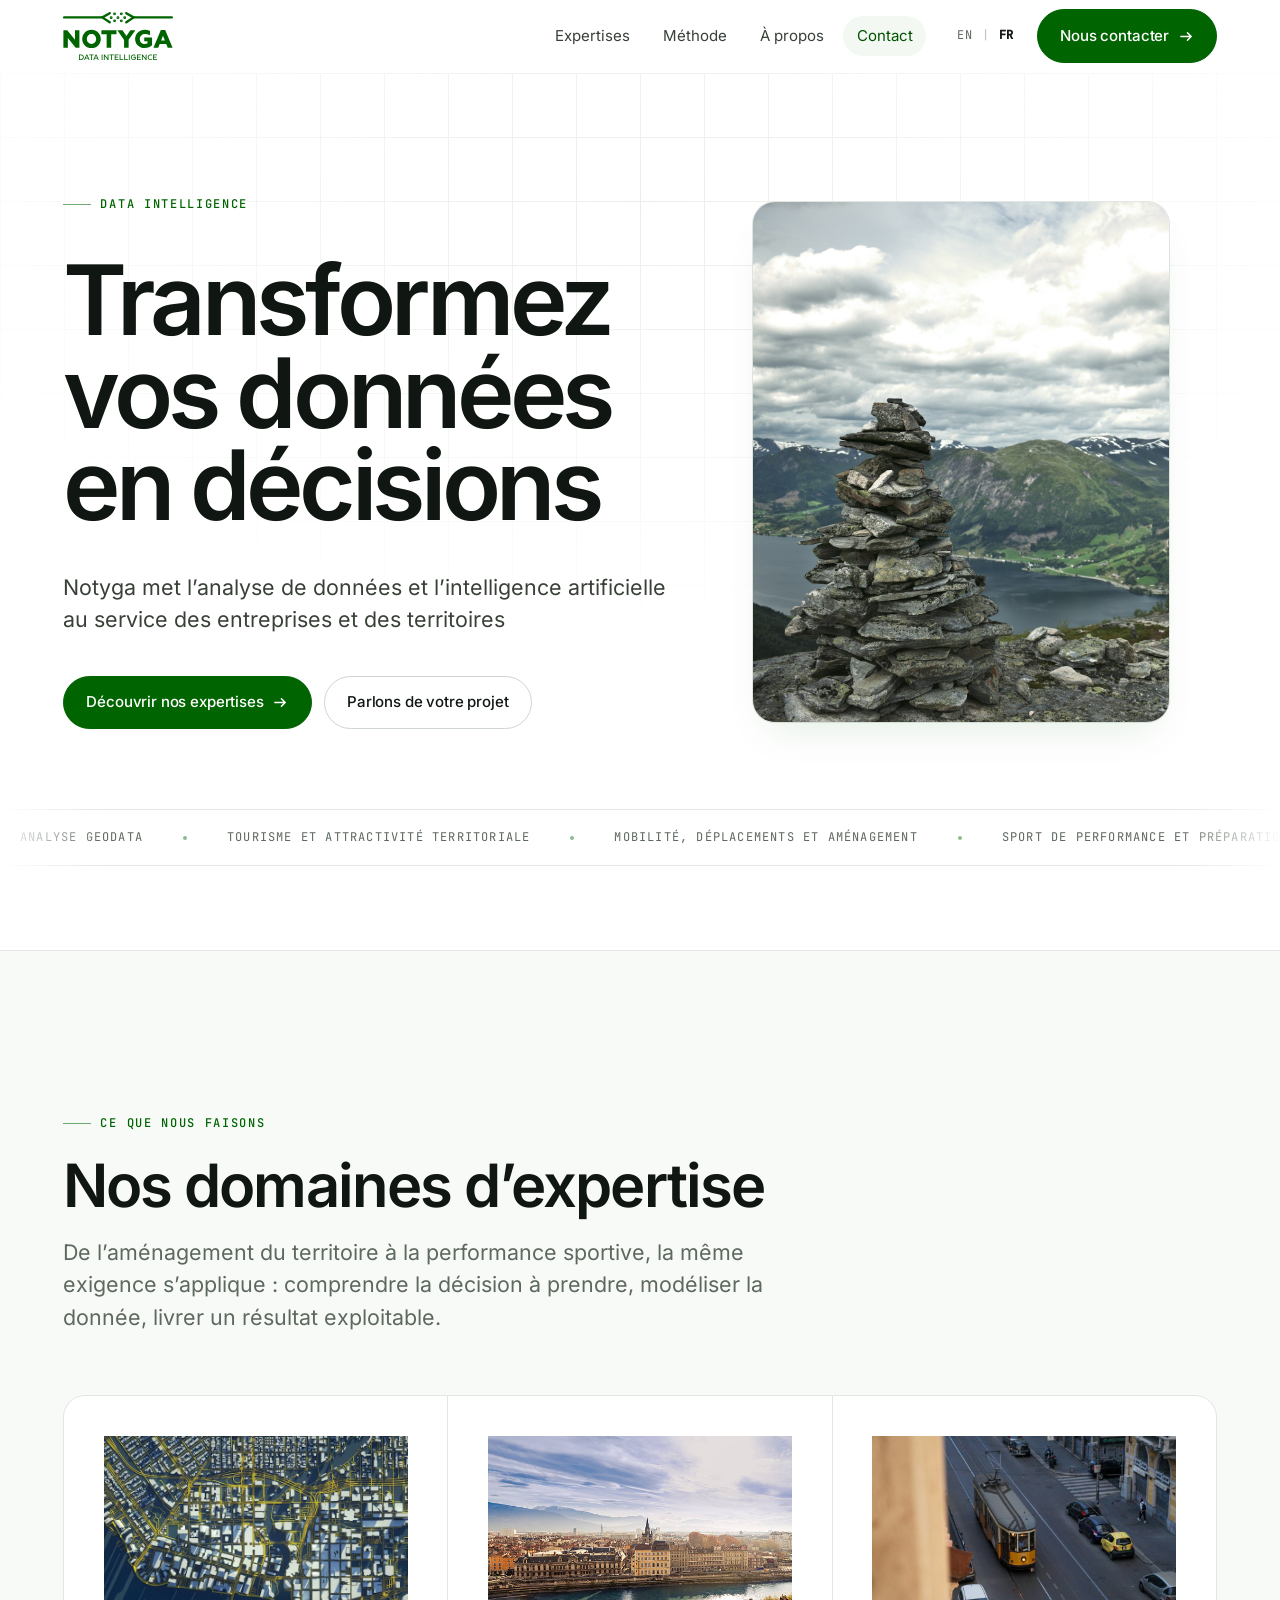
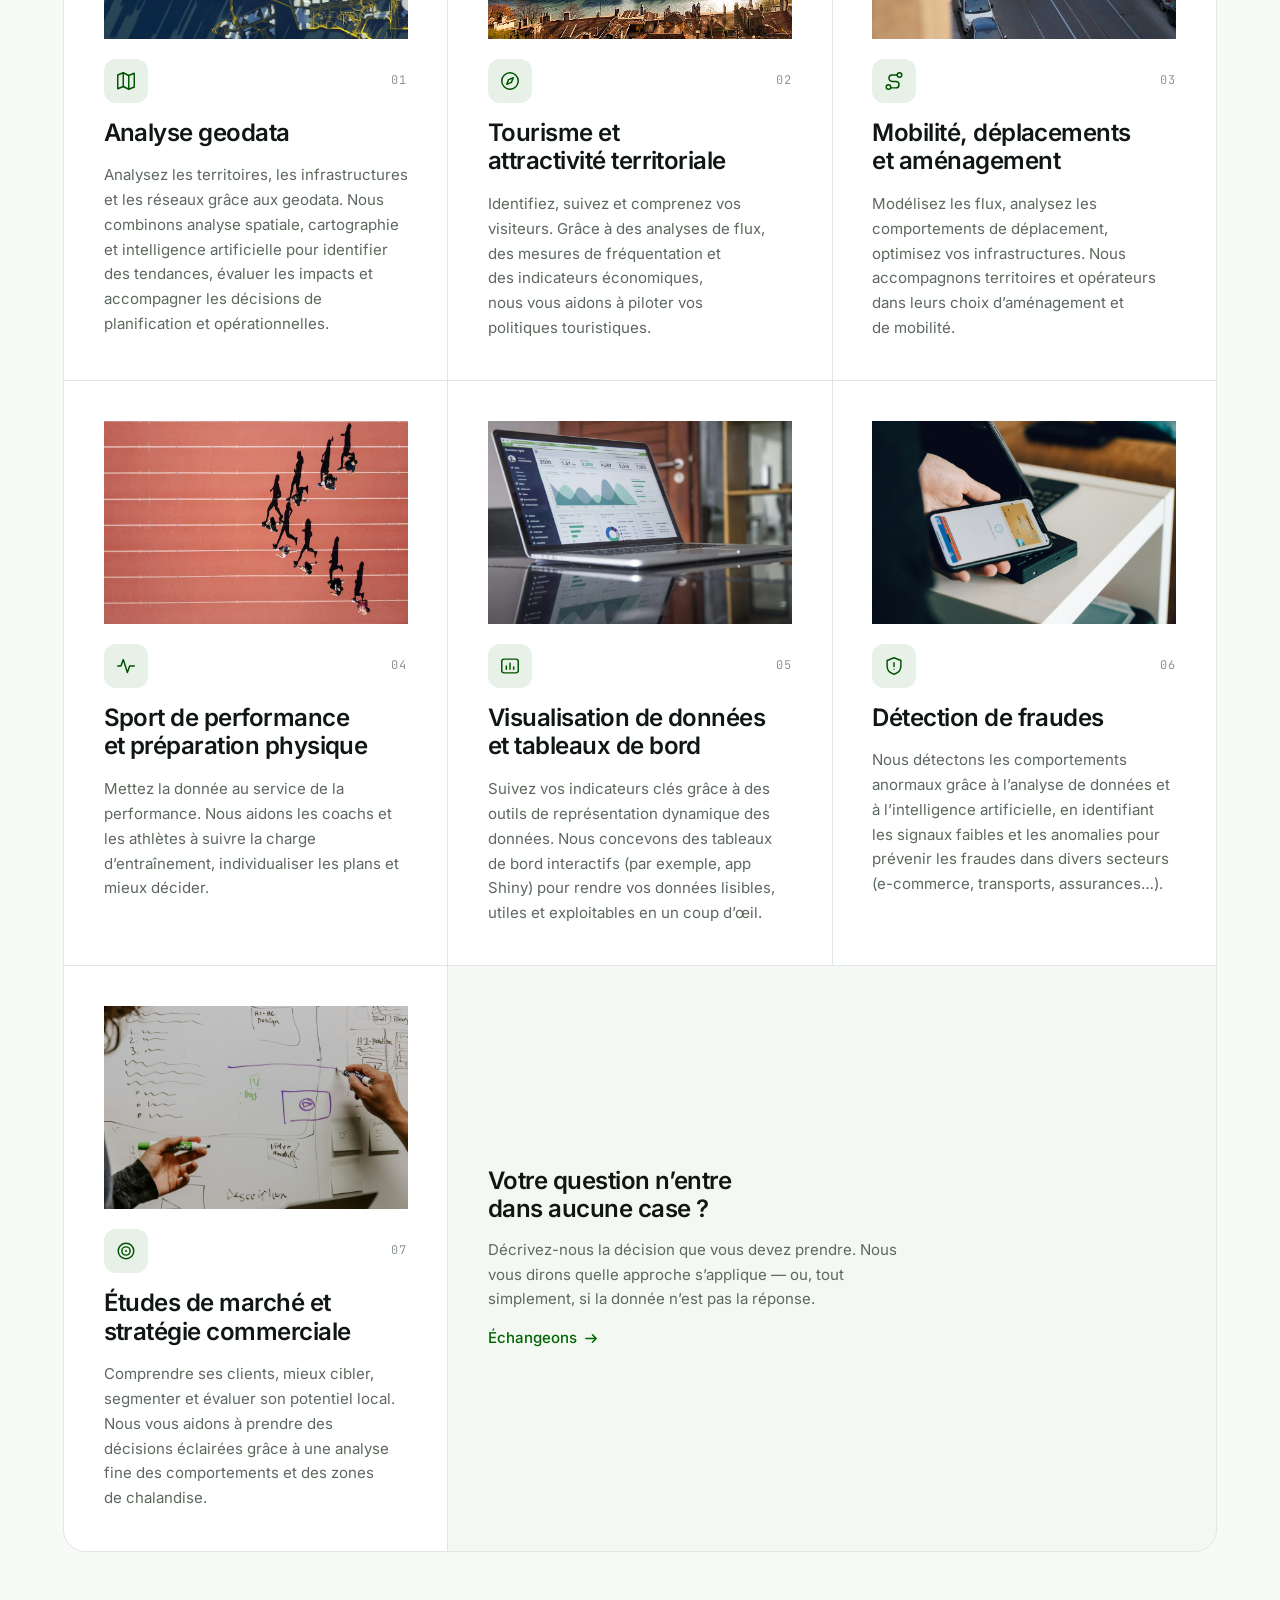
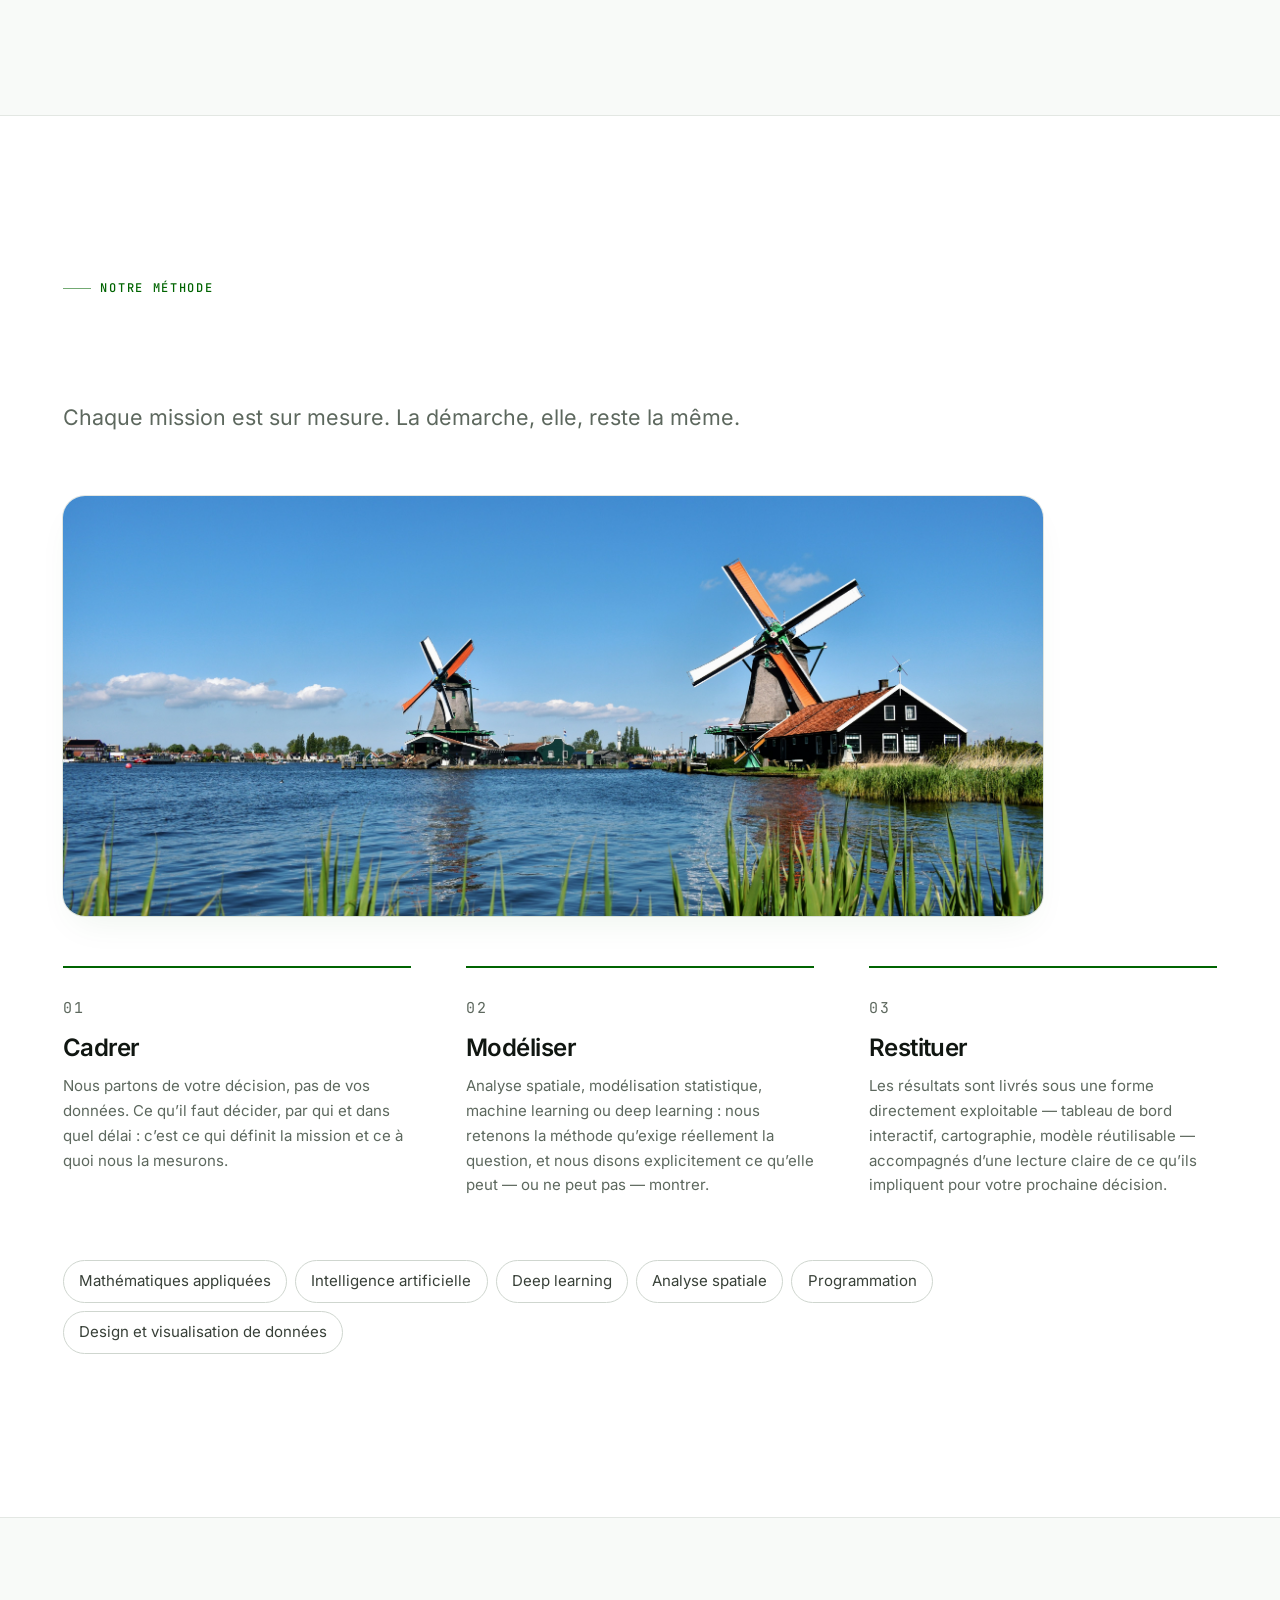
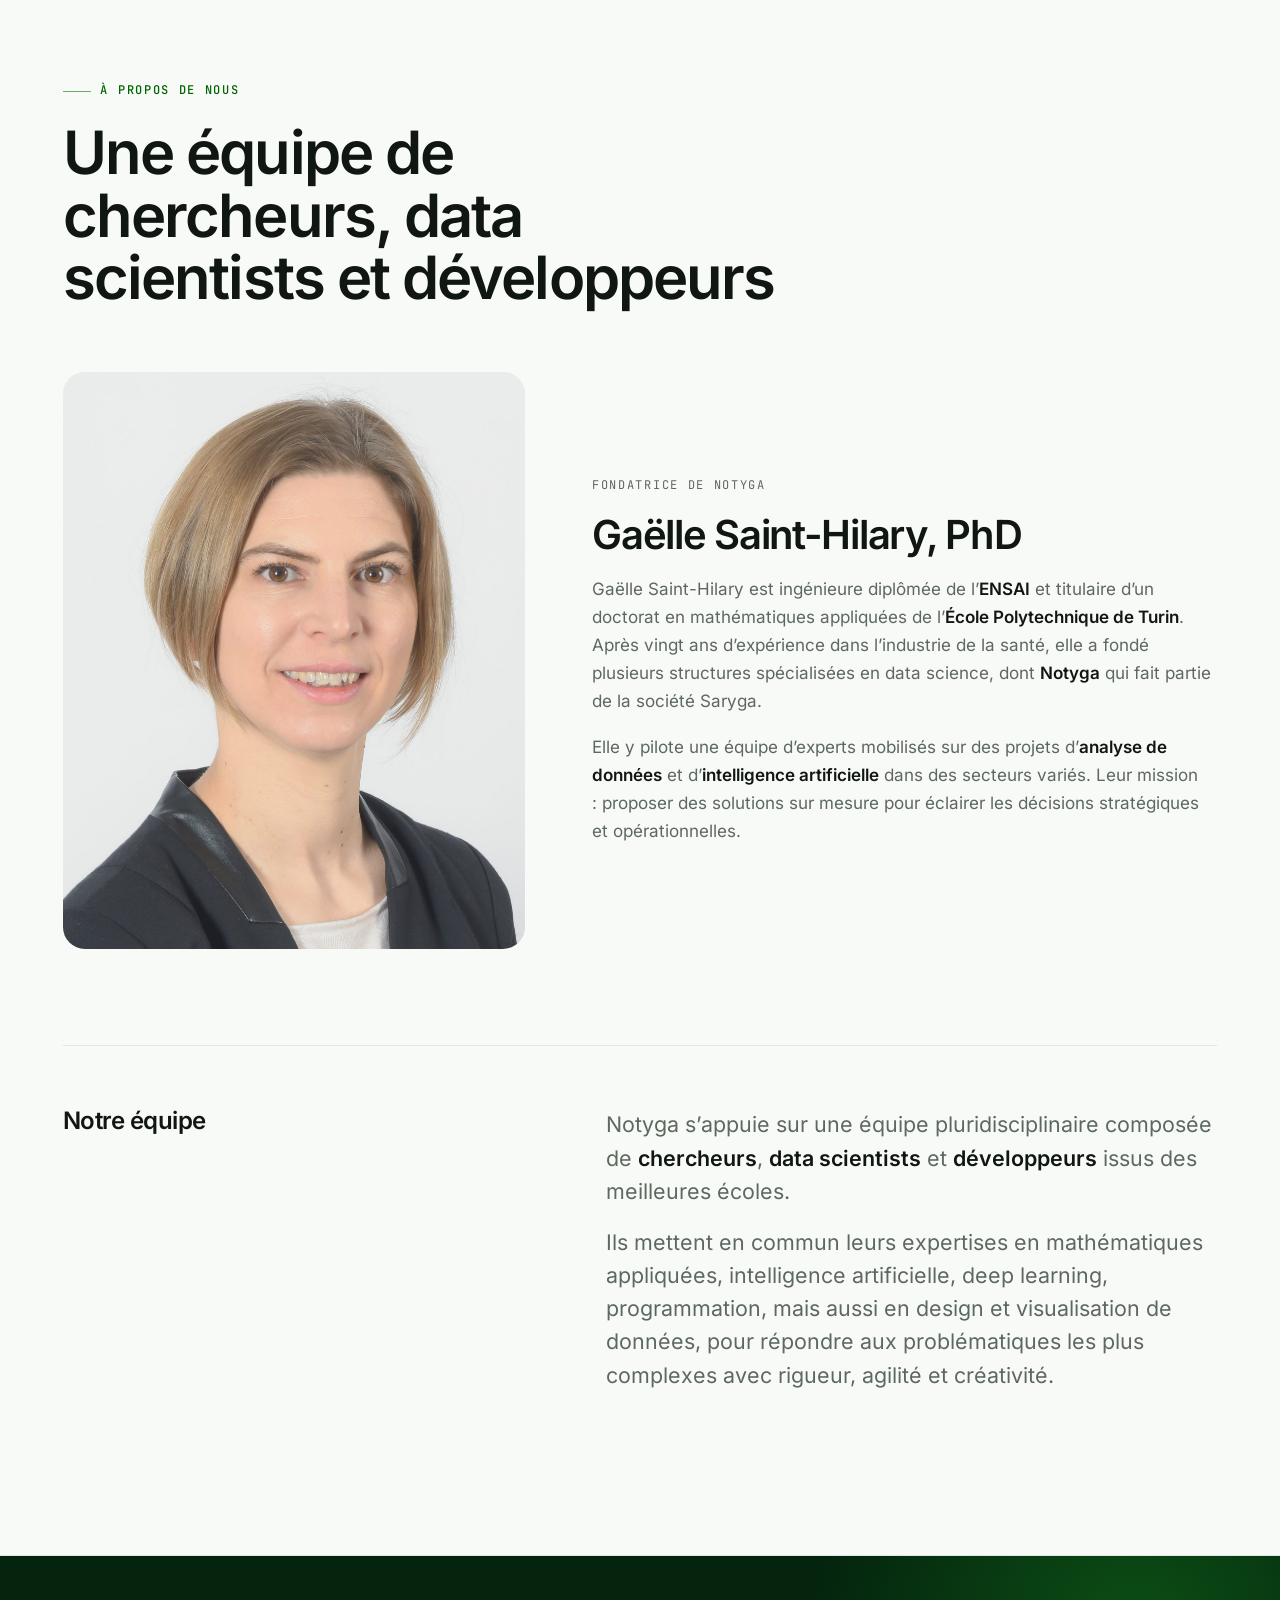
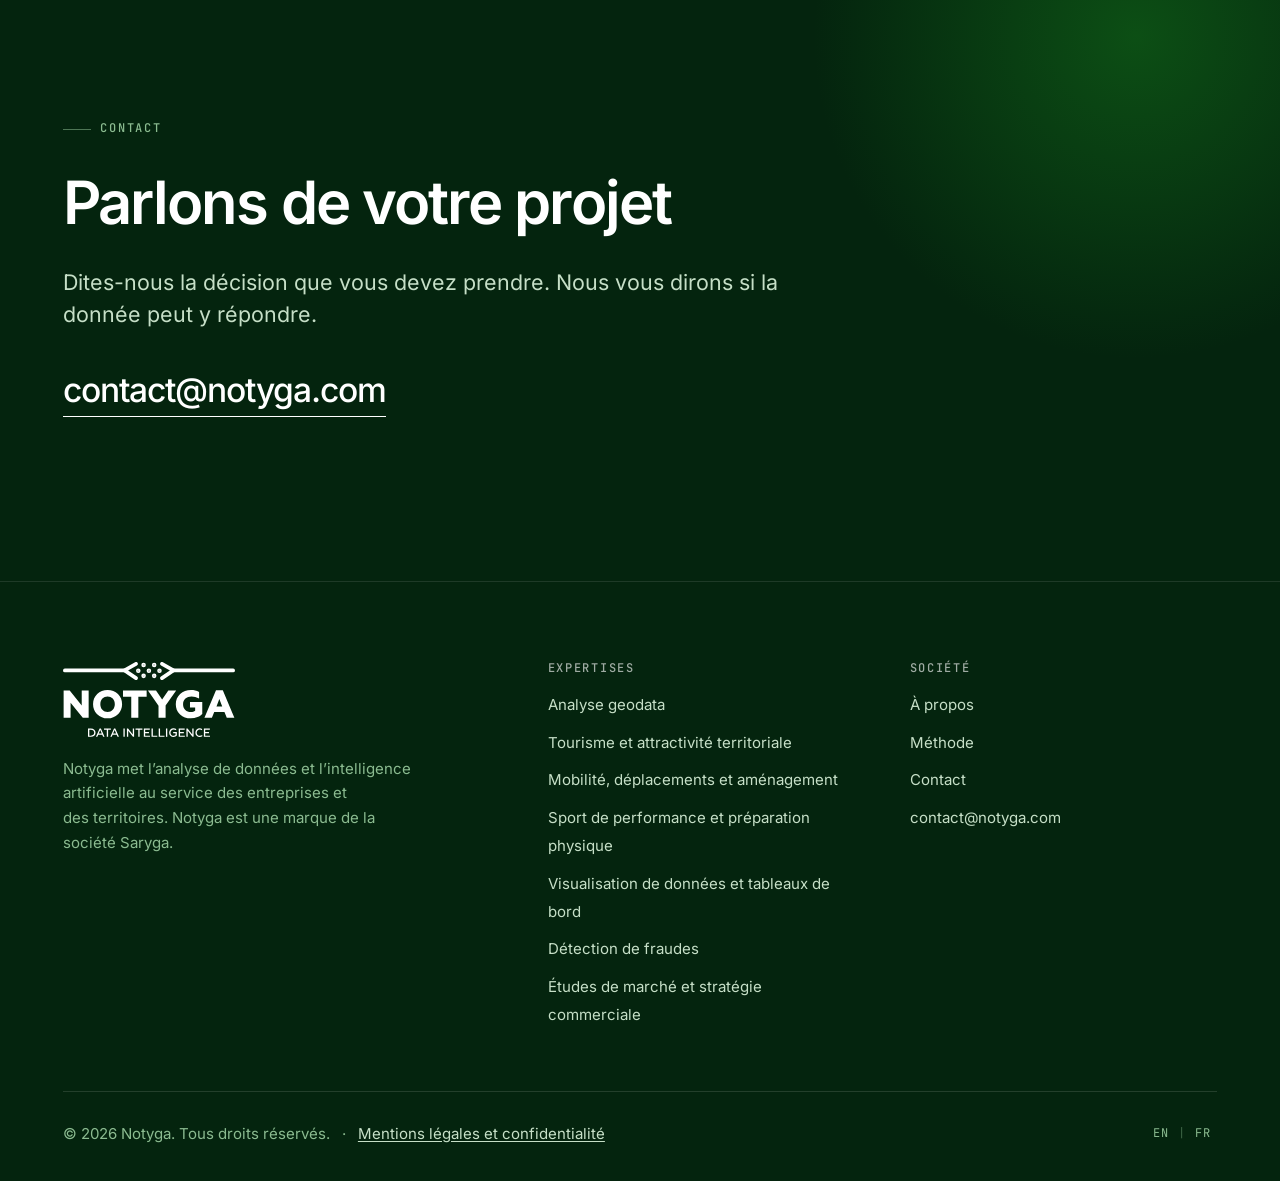
==== commit 6ceb1e72: "legal notice and privacy policy, self-host fonts, prepare OVH move" ====
--- a/fr/index.html
+++ b/fr/index.html
@@ -24,9 +24,7 @@
   <link rel="icon" href="../assets/img/favicon-512.png" sizes="512x512">
   <link rel="apple-touch-icon" href="../assets/img/apple-touch-icon.png">
 
-  <link rel="preconnect" href="https://fonts.googleapis.com">
-  <link rel="preconnect" href="https://fonts.gstatic.com" crossorigin>
-  <link rel="stylesheet" href="https://fonts.googleapis.com/css2?family=Inter:wght@400;500;600&family=JetBrains+Mono:wght@400;500&display=swap">
+  <link rel="preload" href="../assets/fonts/inter-latin.woff2" as="font" type="font/woff2" crossorigin>
   <link rel="stylesheet" href="../assets/css/styles.css">
   <script src="../assets/js/main.js" defer></script>
 </head>
@@ -329,13 +327,10 @@
         </nav>
       </div>
 
-      <!-- TODO (legal): a French company site must publish "Mentions légales"
-           and a privacy policy. Add the pages and link them here once the real
-           company details (SIREN, registered address, hosting provider,
-           publication director) are available. -->
-
       <div class="footer__bottom">
-        <p>&copy; <span data-year>2026</span> Notyga. Tous droits réservés.</p>
+        <p>&copy; <span data-year>2026</span> Notyga. Tous droits réservés.
+          <span class="footer__sep" aria-hidden="true">·</span>
+          <a class="footer__legal" href="/fr/mentions-legales/">Mentions légales et confidentialité</a></p>
         <p class="lang">
           <a href="/" hreflang="en">EN</a>
           <span class="lang__sep" aria-hidden="true">|</span>
--- a/assets/css/styles.css
+++ b/assets/css/styles.css
@@ -5,6 +5,57 @@
    Palette rule: a single hue family taken from the logo ink (#006401) plus
    warm neutrals. No second brand colour is introduced anywhere.
    ========================================================================== */
+
+/* --------------------------------------------------------------------------
+   0. Fonts
+   Self-hosted variable fonts (SIL OFL, licences in assets/fonts/), so no
+   visitor data is sent to Google. Latin covers English and French; latin-ext
+   is only downloaded if a page uses a character from its range.
+   -------------------------------------------------------------------------- */
+
+@font-face {
+  font-family: "Inter";
+  font-style: normal;
+  font-weight: 400 600;
+  font-display: swap;
+  src: url("../fonts/inter-latin.woff2") format("woff2");
+  unicode-range: U+0000-00FF, U+0131, U+0152-0153, U+02BB-02BC, U+02C6, U+02DA,
+    U+02DC, U+0304, U+0308, U+0329, U+2000-206F, U+20AC, U+2122, U+2191, U+2193,
+    U+2212, U+2215, U+FEFF, U+FFFD;
+}
+
+@font-face {
+  font-family: "Inter";
+  font-style: normal;
+  font-weight: 400 600;
+  font-display: swap;
+  src: url("../fonts/inter-latin-ext.woff2") format("woff2");
+  unicode-range: U+0100-02BA, U+02BD-02C5, U+02C7-02CC, U+02CE-02D7, U+02DD-02FF,
+    U+0304, U+0308, U+0329, U+1D00-1DBF, U+1E00-1E9F, U+1EF2-1EFF, U+2020,
+    U+20A0-20AB, U+20AD-20C0, U+2113, U+2C60-2C7F, U+A720-A7FF;
+}
+
+@font-face {
+  font-family: "JetBrains Mono";
+  font-style: normal;
+  font-weight: 400 500;
+  font-display: swap;
+  src: url("../fonts/jetbrains-mono-latin.woff2") format("woff2");
+  unicode-range: U+0000-00FF, U+0131, U+0152-0153, U+02BB-02BC, U+02C6, U+02DA,
+    U+02DC, U+0304, U+0308, U+0329, U+2000-206F, U+20AC, U+2122, U+2191, U+2193,
+    U+2212, U+2215, U+FEFF, U+FFFD;
+}
+
+@font-face {
+  font-family: "JetBrains Mono";
+  font-style: normal;
+  font-weight: 400 500;
+  font-display: swap;
+  src: url("../fonts/jetbrains-mono-latin-ext.woff2") format("woff2");
+  unicode-range: U+0100-02BA, U+02BD-02C5, U+02C7-02CC, U+02CE-02D7, U+02DD-02FF,
+    U+0304, U+0308, U+0329, U+1D00-1DBF, U+1E00-1E9F, U+1EF2-1EFF, U+2020,
+    U+20A0-20AB, U+20AD-20C0, U+2113, U+2C60-2C7F, U+A720-A7FF;
+}
 
 /* --------------------------------------------------------------------------
    1. Tokens
@@ -1223,3 +1274,164 @@
     color: #000;
   }
 }
+
+/* --------------------------------------------------------------------------
+   14. Legal page
+   -------------------------------------------------------------------------- */
+
+.legal h1 {
+  font-size: var(--fs-h2);
+  max-width: 20ch;
+}
+
+.legal__updated {
+  margin-top: 1rem;
+  font-size: var(--fs-small);
+  color: var(--muted);
+}
+
+.legal__body {
+  max-width: var(--maxw-text);
+  color: var(--ink-soft);
+}
+
+.legal__body h2 {
+  margin-top: clamp(2.5rem, 2rem + 2vw, 3.5rem);
+  padding-top: 1.75rem;
+  margin-bottom: 1rem;
+  border-top: 1px solid var(--line);
+  font-size: var(--fs-h3);
+  color: var(--ink);
+}
+
+.legal__body h3 {
+  margin: 1.75rem 0 0.5rem;
+  font-size: var(--fs-body);
+  font-weight: 600;
+  color: var(--ink);
+}
+
+.legal__body p + p,
+.legal__body p + dl {
+  margin-top: 1rem;
+}
+
+.legal__body a {
+  color: var(--green-600);
+  text-decoration: underline;
+  text-underline-offset: 0.15em;
+}
+
+.legal__body a:hover {
+  color: var(--green-700);
+}
+
+.legal__body dl {
+  display: grid;
+  grid-template-columns: max-content 1fr;
+  gap: 0.6rem 2rem;
+  margin: 0;
+}
+
+.legal__body dt {
+  font-size: var(--fs-small);
+  color: var(--muted);
+  padding-top: 0.1rem;
+}
+
+.legal__body dd {
+  margin: 0;
+}
+
+@media (max-width: 600px) {
+  .legal__body dl {
+    grid-template-columns: 1fr;
+    gap: 0;
+  }
+
+  .legal__body dd + dt {
+    margin-top: 0.85rem;
+  }
+}
+
+/* Placeholder for a legal detail not supplied yet. Deliberately loud. */
+.legal__todo {
+  padding: 0.1em 0.45em;
+  border-radius: 4px;
+  background: #fff1b8;
+  color: #5c4300;
+  font-size: 0.9em;
+}
+
+/* Footer link to the legal page. */
+.footer__sep {
+  margin-inline: 0.5rem;
+}
+
+.footer__legal {
+  color: var(--green-200);
+  text-decoration: underline;
+  text-underline-offset: 0.15em;
+  transition: color 0.2s var(--ease);
+}
+
+.footer__legal:hover {
+  color: #fff;
+}
+
+.legal__body p + ul,
+.legal__body ul + p {
+  margin-top: 1rem;
+}
+
+.legal__body ul {
+  padding-left: 1.25rem;
+  list-style: disc;
+}
+
+.legal__body li + li {
+  margin-top: 0.5rem;
+}
+
+.legal__body li::marker {
+  color: var(--green-500);
+}
+
+/* Review copies only (tools/build_share.py --compare): host-dependent
+   passages shown as labelled options, and a banner explaining them. */
+.legal__review {
+  margin-top: 1.5rem;
+  max-width: var(--maxw-text);
+  padding: 1rem 1.25rem;
+  border-radius: var(--radius);
+  background: #fff1b8;
+  color: #5c4300;
+  font-size: var(--fs-small);
+}
+
+.legal__review strong {
+  color: inherit;
+}
+
+.legal__variants {
+  display: grid;
+  gap: 1rem;
+}
+
+.legal__variant {
+  padding: 1rem 1.25rem;
+  border: 1px dashed var(--line-strong);
+  border-radius: var(--radius);
+  background: var(--paper-2);
+  break-inside: avoid;
+}
+
+.legal__variant-label {
+  margin-bottom: 0.5rem;
+  font-family: var(--font-mono);
+  font-size: var(--fs-label);
+  font-weight: 500;
+  letter-spacing: 0.08em;
+  text-transform: uppercase;
+  color: var(--green-700);
+}
